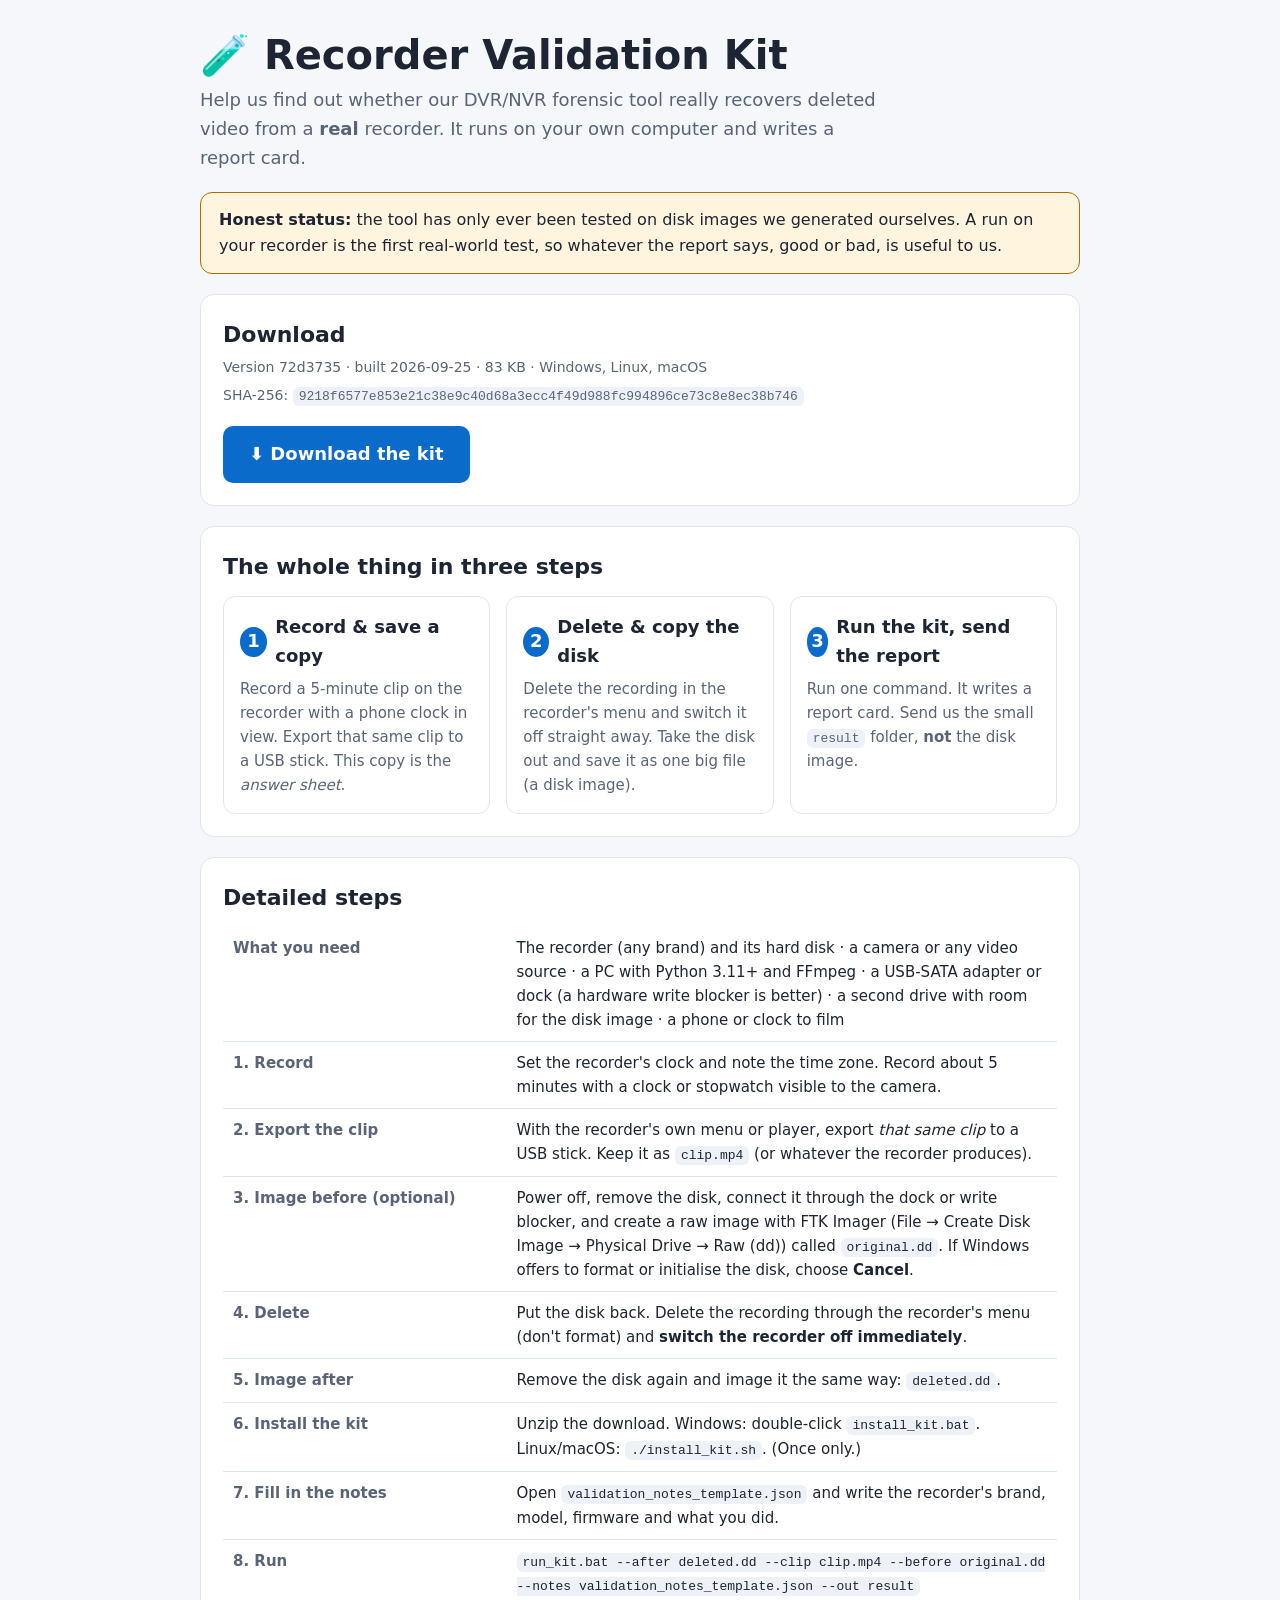
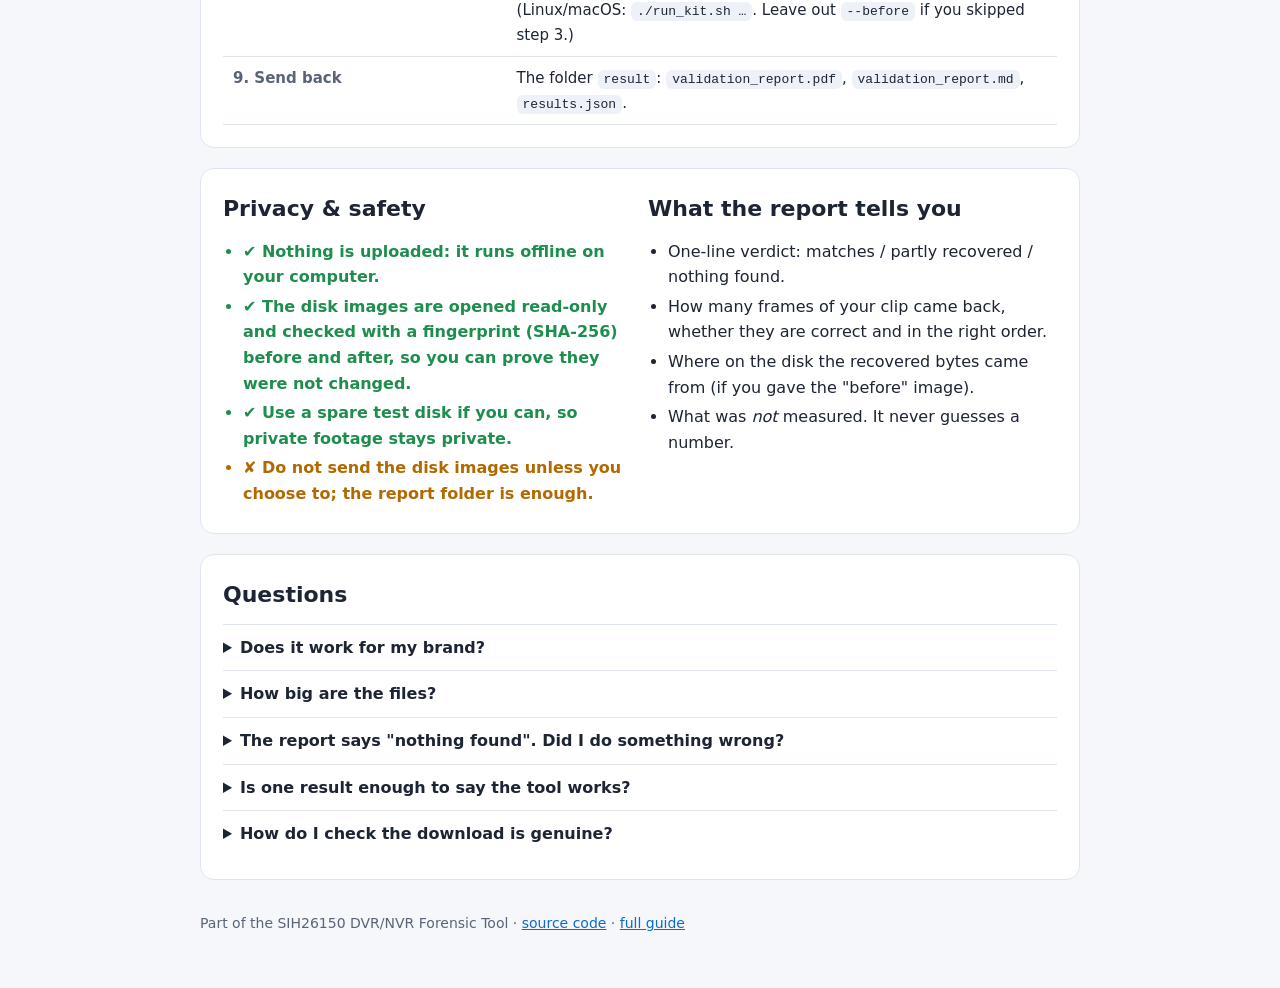
==== docs/index.html @ 2b9851d1 "Persist login lockout, real file-format label, no auto-redirect after scan, warning badges for unver" ====
<!DOCTYPE html>
<html lang="en">
<head>
<meta charset="utf-8">
<meta name="viewport" content="width=device-width, initial-scale=1">
<title>Recorder Validation Kit</title>
<meta name="description" content="Test whether the SIH DVR/NVR Forensic Tool can recover deleted video from a real recorder. Runs on your own computer; nothing is uploaded.">
<style>
  :root {
    --bg:#f5f7fb; --card:#ffffff; --ink:#1d2433; --muted:#5a6478; --line:#dfe5ef;
    --brand:#0b6bcb; --brand-ink:#ffffff; --ok:#1e8e4e; --warn:#b26a00; --warnbg:#fff4de; --code:#eef2f8;
  }
  @media (prefers-color-scheme: dark) {
    :root { --bg:#0f141c; --card:#171e29; --ink:#e8edf5; --muted:#9aa6ba; --line:#263042;
            --brand:#4da3ff; --brand-ink:#08111d; --ok:#4cc38a; --warn:#f0b35a; --warnbg:#2a2113; --code:#1e2735; }
  }
  * { box-sizing:border-box; }
  body { margin:0; background:var(--bg); color:var(--ink); font:16px/1.6 system-ui,-apple-system,"Segoe UI",Roboto,Arial,sans-serif; }
  .wrap { max-width:920px; margin:0 auto; padding:32px 20px 64px; }
  header h1 { font-size:clamp(28px,5vw,40px); line-height:1.15; margin:0 0 8px; }
  header p { color:var(--muted); font-size:18px; margin:0; max-width:680px; }
  .card { background:var(--card); border:1px solid var(--line); border-radius:14px; padding:22px; margin-top:20px; }
  .dl { display:flex; flex-wrap:wrap; gap:18px; align-items:center; justify-content:space-between; }
  .btn { display:inline-block; background:var(--brand); color:var(--brand-ink); font-weight:700; text-decoration:none;
         padding:14px 26px; border-radius:10px; font-size:18px; }
  .btn:hover { filter:brightness(1.08); }
  .meta { color:var(--muted); font-size:14px; }
  code, .hash { font-family:ui-monospace,Consolas,monospace; font-size:13px; background:var(--code); padding:2px 6px; border-radius:6px; overflow-wrap:anywhere; }
  h2 { font-size:22px; margin:0 0 12px; }
  .steps { display:grid; grid-template-columns:repeat(auto-fit,minmax(240px,1fr)); gap:16px; margin-top:6px; }
  .step { border:1px solid var(--line); border-radius:12px; padding:16px; }
  .step b { display:inline-flex; width:30px; height:30px; border-radius:50%; background:var(--brand); color:var(--brand-ink);
            align-items:center; justify-content:center; margin-right:8px; }
  .step h3 { margin:0 0 6px; font-size:18px; display:flex; align-items:center; }
  .step p { margin:0; color:var(--muted); font-size:15px; }
  table { border-collapse:collapse; width:100%; font-size:15px; }
  th, td { text-align:left; padding:9px 10px; border-bottom:1px solid var(--line); vertical-align:top; }
  th { width:34%; color:var(--muted); font-weight:600; }
  .notice { background:var(--warnbg); border:1px solid var(--warn); border-radius:12px; padding:14px 18px; margin-top:20px; }
  .two { display:grid; grid-template-columns:repeat(auto-fit,minmax(260px,1fr)); gap:16px; }
  .yes { color:var(--ok); font-weight:700; } .no { color:var(--warn); font-weight:700; }
  ul { margin:6px 0 0 20px; padding:0; } li { margin:4px 0; }
  details { border-top:1px solid var(--line); padding:10px 0; } summary { cursor:pointer; font-weight:600; }
  footer { margin-top:32px; color:var(--muted); font-size:14px; }
  a { color:var(--brand); }
</style>
</head>
<body>
<div class="wrap">

<header>
  <h1>🧪 Recorder Validation Kit</h1>
  <p>Help us find out whether our DVR/NVR forensic tool really recovers deleted video from a <strong>real</strong> recorder. It runs on your own computer and writes a report card.</p>
</header>

<div class="notice">
  <strong>Honest status:</strong> the tool has only ever been tested on disk images we generated ourselves. A run on your recorder is the first real-world test, so whatever the report says, good or bad, is useful to us.
</div>

<div class="card dl">
  <div>
    <h2 style="margin-bottom:4px">Download</h2>
    <div class="meta">Version 72d3735 · built 2026-09-25 · 83 KB · Windows, Linux, macOS</div>
    <div class="meta" style="margin-top:6px">SHA-256: <span class="hash">9218f6577e853e21c38e9c40d68a3ecc4f49d988fc994896ce73c8e8ec38b746</span></div>
  </div>
  <a class="btn" href="download/sih-validation-kit.zip" download>⬇ Download the kit</a>
</div>

<div class="card">
  <h2>The whole thing in three steps</h2>
  <div class="steps">
    <div class="step"><h3><b>1</b> Record &amp; save a copy</h3>
      <p>Record a 5-minute clip on the recorder with a phone clock in view. Export that same clip to a USB stick. This copy is the <em>answer sheet</em>.</p></div>
    <div class="step"><h3><b>2</b> Delete &amp; copy the disk</h3>
      <p>Delete the recording in the recorder's menu and switch it off straight away. Take the disk out and save it as one big file (a disk image).</p></div>
    <div class="step"><h3><b>3</b> Run the kit, send the report</h3>
      <p>Run one command. It writes a report card. Send us the small <code>result</code> folder, <strong>not</strong> the disk image.</p></div>
  </div>
</div>

<div class="card">
  <h2>Detailed steps</h2>
  <table>
    <tr><th>What you need</th><td>The recorder (any brand) and its hard disk · a camera or any video source · a PC with Python 3.11+ and FFmpeg · a USB-SATA adapter or dock (a hardware write blocker is better) · a second drive with room for the disk image · a phone or clock to film</td></tr>
    <tr><th>1. Record</th><td>Set the recorder's clock and note the time zone. Record about 5 minutes with a clock or stopwatch visible to the camera.</td></tr>
    <tr><th>2. Export the clip</th><td>With the recorder's own menu or player, export <em>that same clip</em> to a USB stick. Keep it as <code>clip.mp4</code> (or whatever the recorder produces).</td></tr>
    <tr><th>3. Image before (optional)</th><td>Power off, remove the disk, connect it through the dock or write blocker, and create a raw image with FTK Imager (File → Create Disk Image → Physical Drive → Raw (dd)) called <code>original.dd</code>. If Windows offers to format or initialise the disk, choose <strong>Cancel</strong>.</td></tr>
    <tr><th>4. Delete</th><td>Put the disk back. Delete the recording through the recorder's menu (don't format) and <strong>switch the recorder off immediately</strong>.</td></tr>
    <tr><th>5. Image after</th><td>Remove the disk again and image it the same way: <code>deleted.dd</code>.</td></tr>
    <tr><th>6. Install the kit</th><td>Unzip the download. Windows: double-click <code>install_kit.bat</code>. Linux/macOS: <code>./install_kit.sh</code>. (Once only.)</td></tr>
    <tr><th>7. Fill in the notes</th><td>Open <code>validation_notes_template.json</code> and write the recorder's brand, model, firmware and what you did.</td></tr>
    <tr><th>8. Run</th><td><code>run_kit.bat --after deleted.dd --clip clip.mp4 --before original.dd --notes validation_notes_template.json --out result</code><br>(Linux/macOS: <code>./run_kit.sh …</code>. Leave out <code>--before</code> if you skipped step 3.)</td></tr>
    <tr><th>9. Send back</th><td>The folder <code>result</code>: <code>validation_report.pdf</code>, <code>validation_report.md</code>, <code>results.json</code>.</td></tr>
  </table>
</div>

<div class="card two">
  <div>
    <h2>Privacy &amp; safety</h2>
    <ul>
      <li class="yes">✔ Nothing is uploaded: it runs offline on your computer.</li>
      <li class="yes">✔ The disk images are opened read-only and checked with a fingerprint (SHA-256) before and after, so you can prove they were not changed.</li>
      <li class="yes">✔ Use a spare test disk if you can, so private footage stays private.</li>
      <li class="no">✘ Do not send the disk images unless you choose to; the report folder is enough.</li>
    </ul>
  </div>
  <div>
    <h2>What the report tells you</h2>
    <ul>
      <li>One-line verdict: matches / partly recovered / nothing found.</li>
      <li>How many frames of your clip came back, whether they are correct and in the right order.</li>
      <li>Where on the disk the recovered bytes came from (if you gave the "before" image).</li>
      <li>What was <em>not</em> measured. It never guesses a number.</li>
    </ul>
  </div>
</div>

<div class="card">
  <h2>Questions</h2>
  <details><summary>Does it work for my brand?</summary><p>Dahua, Hikvision and Honeywell have dedicated support (from published research, untested on real hardware); CP Plus is treated like Dahua. For any other brand the kit tries a generic method. Whatever happens, the report says so.</p></details>
  <details><summary>How big are the files?</summary><p>A disk image is as large as the disk (a 500 GB disk gives a 500 GB file), so a small or fresh disk is easiest. The kit itself is under 1 MB and the report folder is small.</p></details>
  <details><summary>The report says "nothing found". Did I do something wrong?</summary><p>Not necessarily: that is a real finding. Either the footage is gone or our tool does not yet understand that recorder. Send the report anyway.</p></details>
  <details><summary>Is one result enough to say the tool works?</summary><p>No. One run measures one recorder in one situation. It is evidence, not a general recovery rate.</p></details>
  <details><summary>How do I check the download is genuine?</summary><p>Compare the SHA-256 above with the file's hash (Windows: <code>certutil -hashfile sih-validation-kit.zip SHA256</code>). The source code is public.</p></details>
</div>

<footer>
  Part of the SIH26150 DVR/NVR Forensic Tool ·
  <a href="https://github.com/BhanuPrasad-2006/sih-26150">source code</a> ·
  <a href="https://github.com/BhanuPrasad-2006/sih-26150/blob/main/docs/VALIDATION_KIT.md">full guide</a>
</footer>

</div>
</body>
</html>
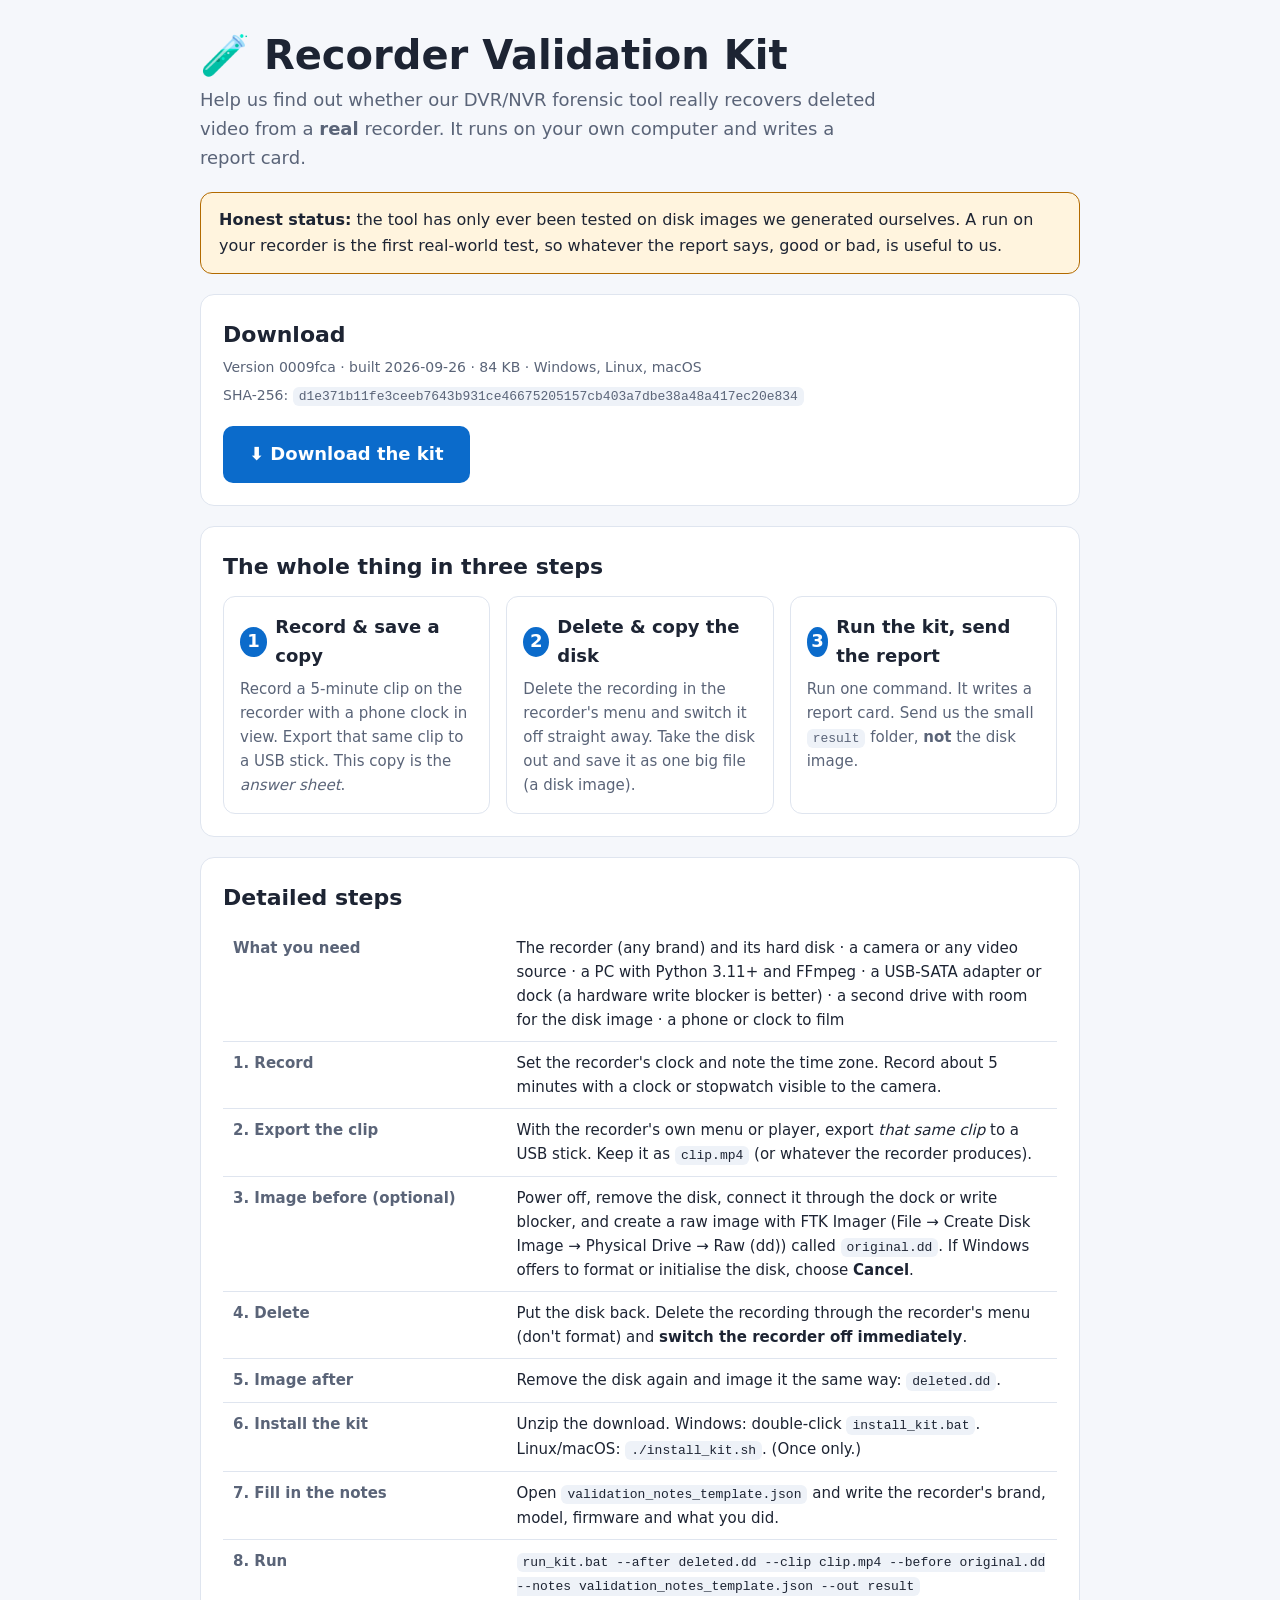
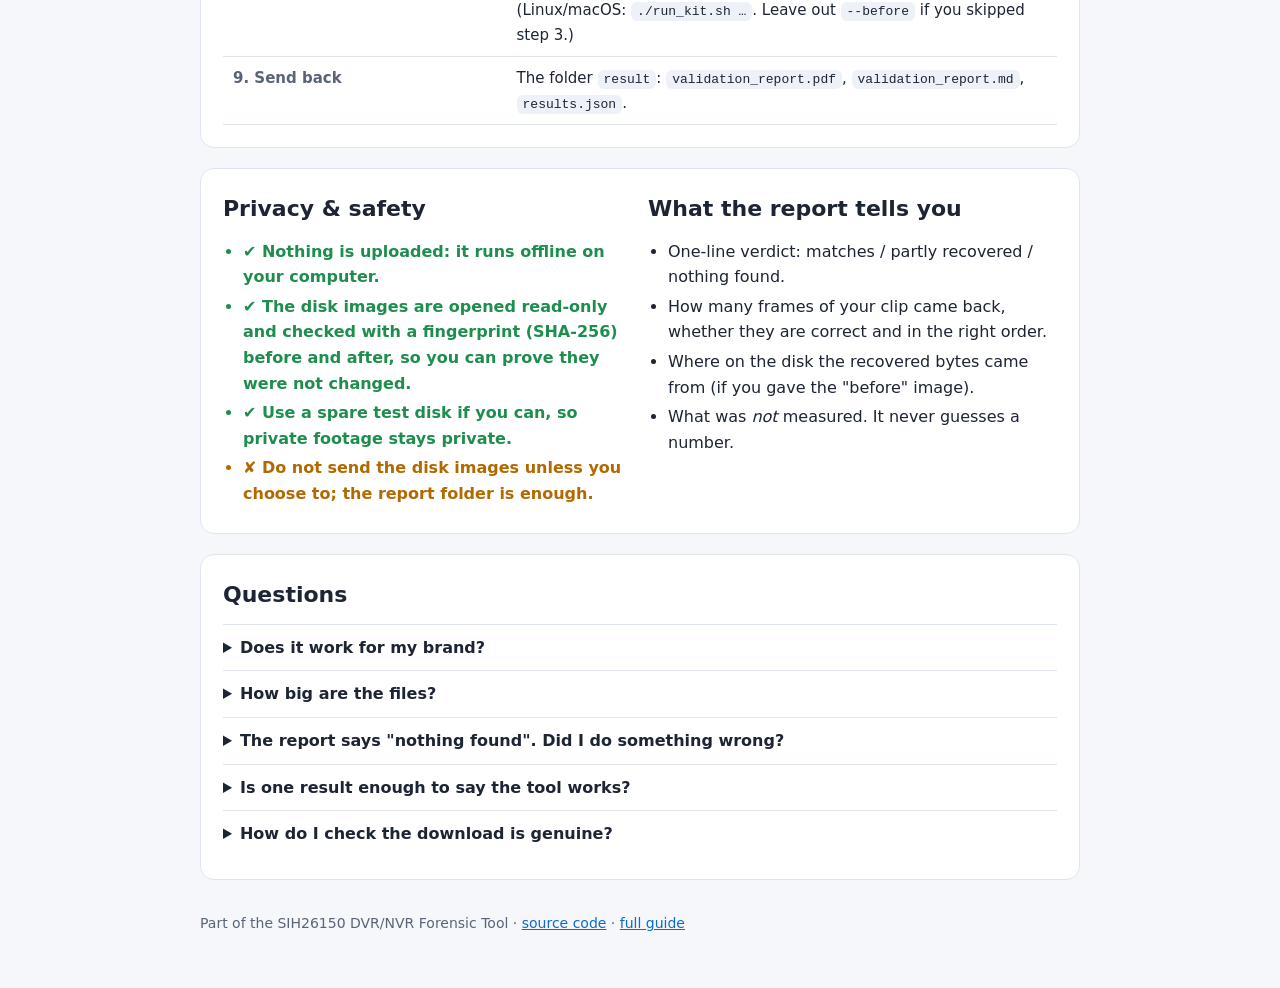
==== commit 5cc7bad9: "Scan status no longer stays 'pending' after a scan; clear no-video panel; generated test pack - Evid" ====
--- a/docs/index.html
+++ b/docs/index.html
@@ -60,8 +60,8 @@
 <div class="card dl">
   <div>
     <h2 style="margin-bottom:4px">Download</h2>
-    <div class="meta">Version 72d3735 · built 2026-09-25 · 83 KB · Windows, Linux, macOS</div>
-    <div class="meta" style="margin-top:6px">SHA-256: <span class="hash">9218f6577e853e21c38e9c40d68a3ecc4f49d988fc994896ce73c8e8ec38b746</span></div>
+    <div class="meta">Version 0009fca · built 2026-09-26 · 84 KB · Windows, Linux, macOS</div>
+    <div class="meta" style="margin-top:6px">SHA-256: <span class="hash">d1e371b11fe3ceeb7643b931ce46675205157cb403a7dbe38a48a417ec20e834</span></div>
   </div>
   <a class="btn" href="download/sih-validation-kit.zip" download>⬇ Download the kit</a>
 </div>
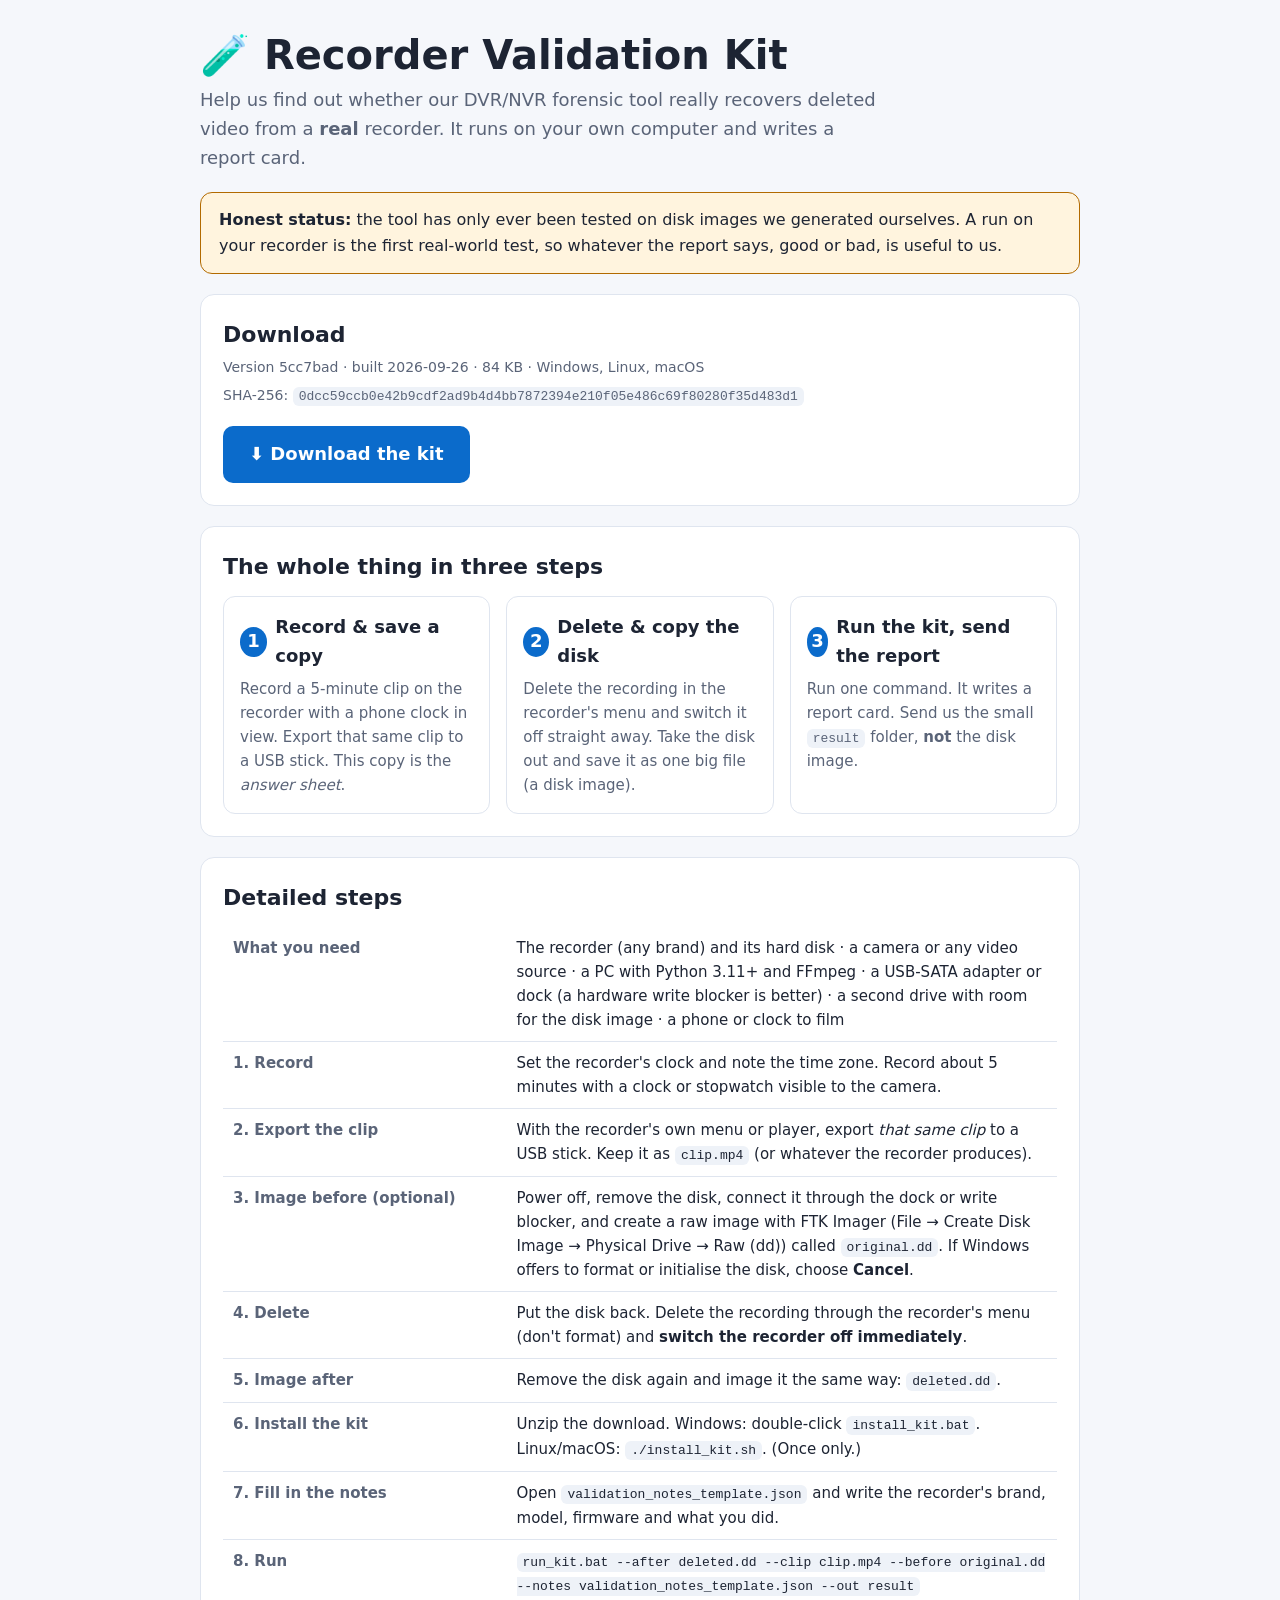
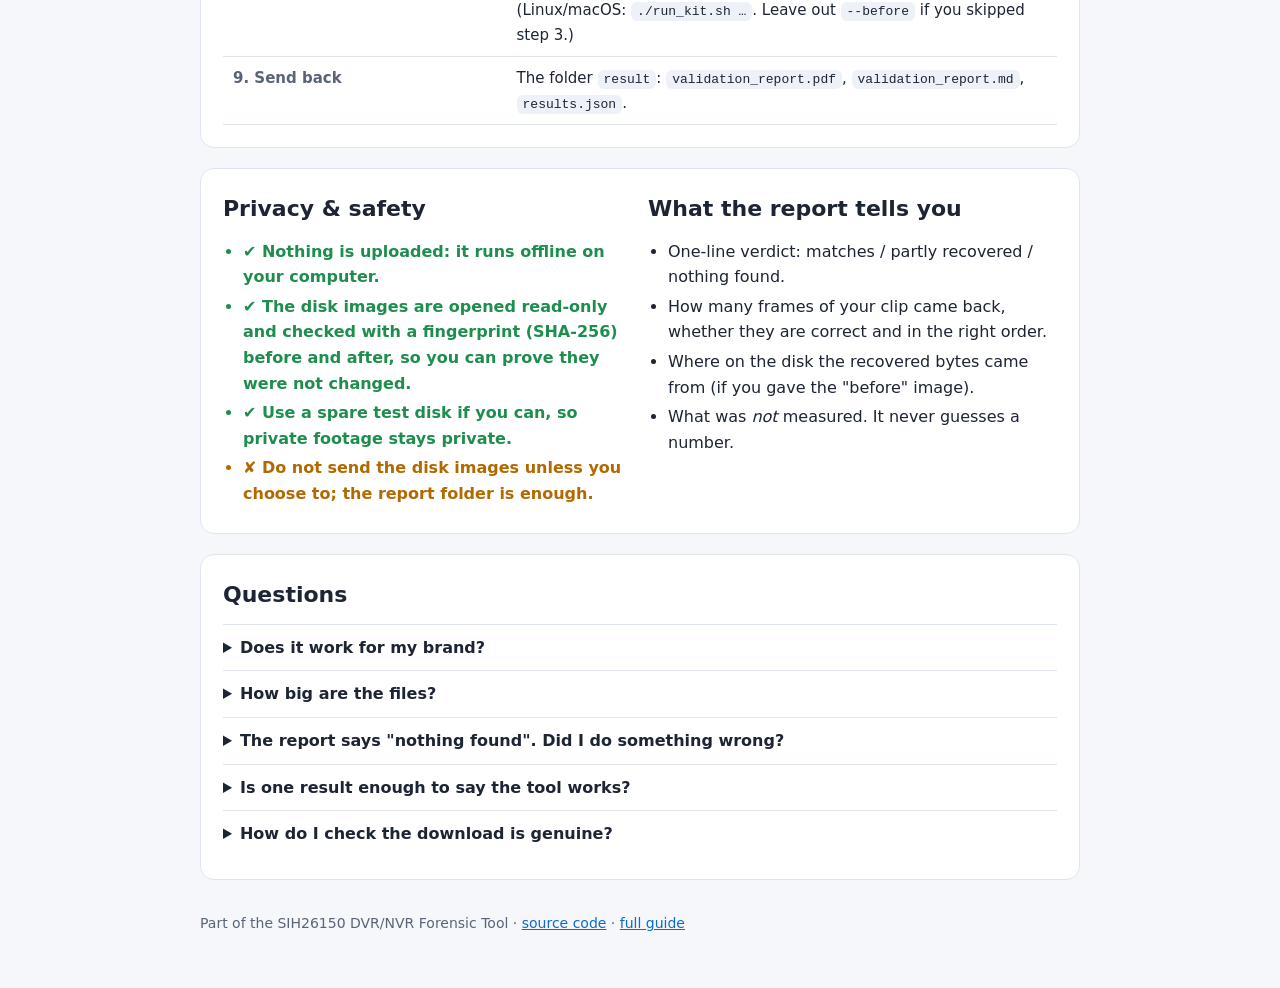
==== commit a308e079: "Fix person detection blockers: Export now enables Faces/Motion/Objects, several images per case, fac" ====
--- a/docs/index.html
+++ b/docs/index.html
@@ -60,8 +60,8 @@
 <div class="card dl">
   <div>
     <h2 style="margin-bottom:4px">Download</h2>
-    <div class="meta">Version 0009fca · built 2026-09-26 · 84 KB · Windows, Linux, macOS</div>
-    <div class="meta" style="margin-top:6px">SHA-256: <span class="hash">d1e371b11fe3ceeb7643b931ce46675205157cb403a7dbe38a48a417ec20e834</span></div>
+    <div class="meta">Version 5cc7bad · built 2026-09-26 · 84 KB · Windows, Linux, macOS</div>
+    <div class="meta" style="margin-top:6px">SHA-256: <span class="hash">0dcc59ccb0e42b9cdf2ad9b4d4bb7872394e210f05e486c69f80280f35d483d1</span></div>
   </div>
   <a class="btn" href="download/sih-validation-kit.zip" download>⬇ Download the kit</a>
 </div>
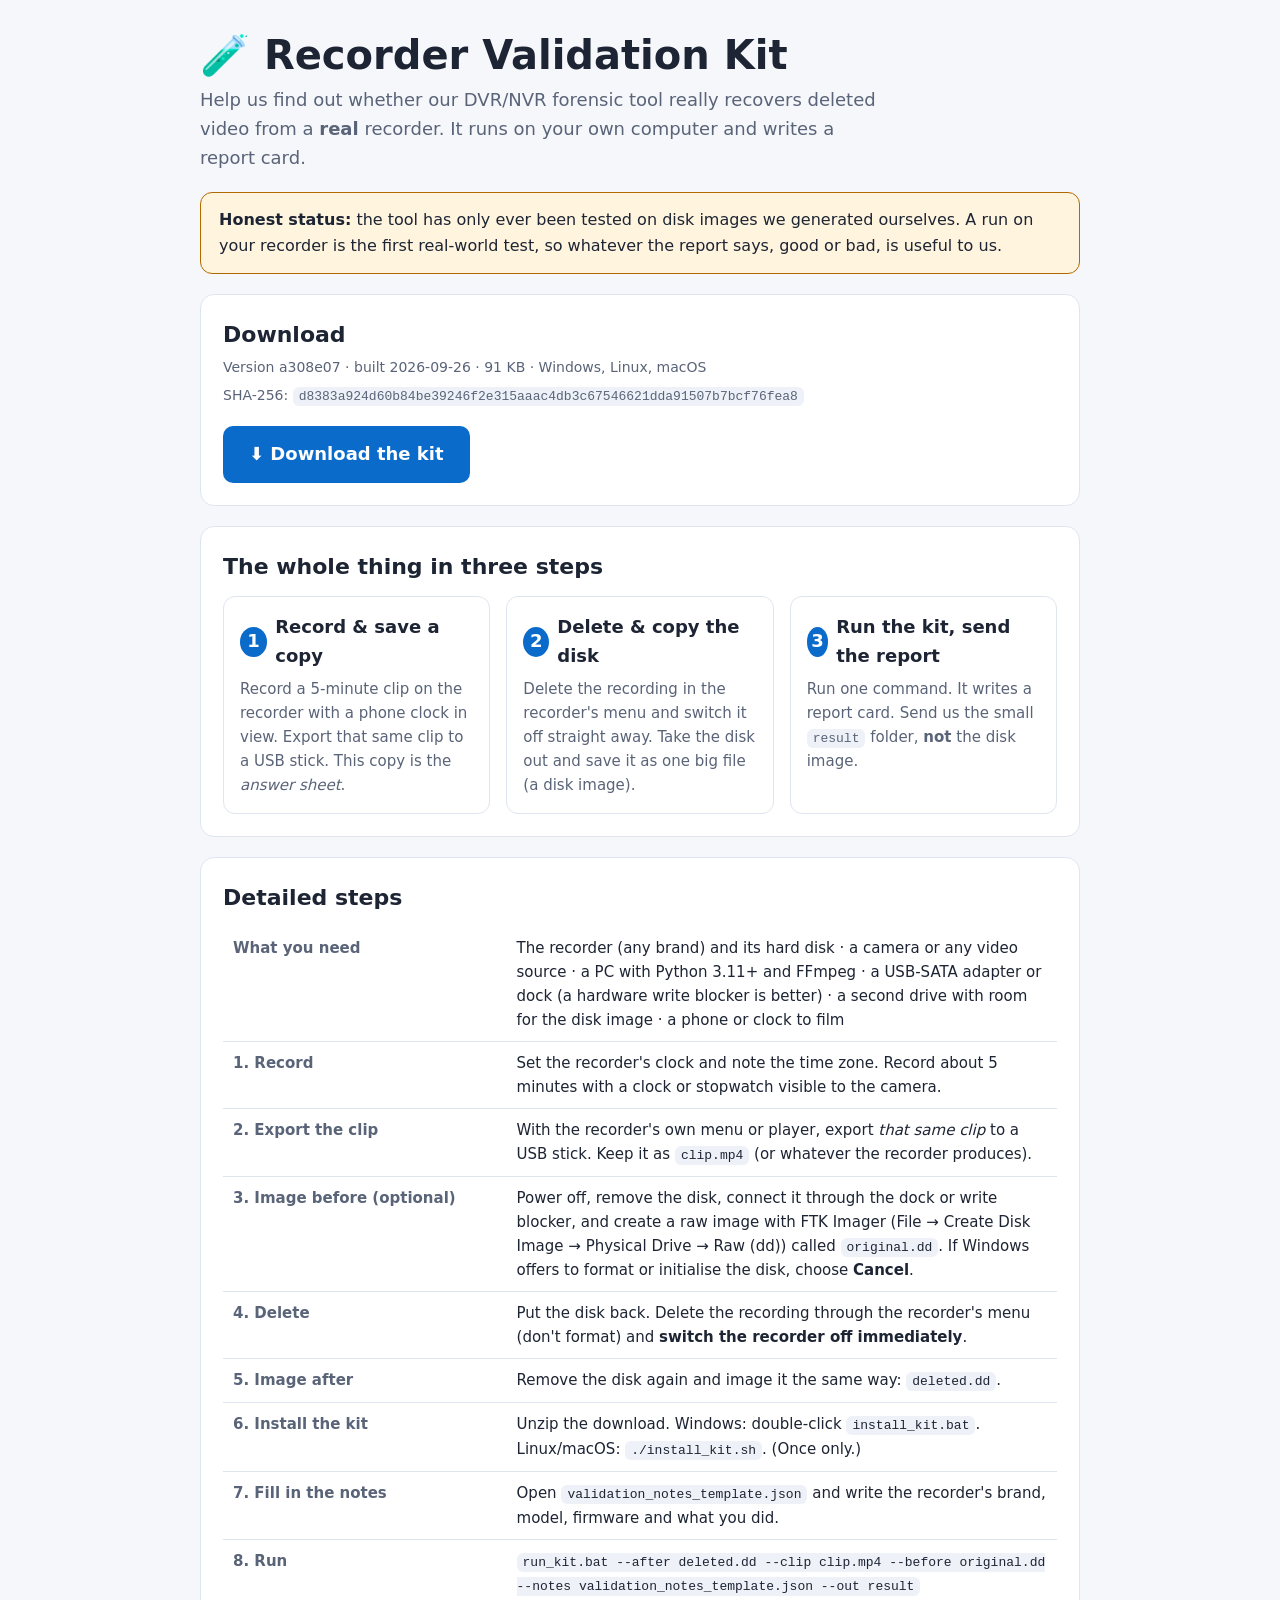
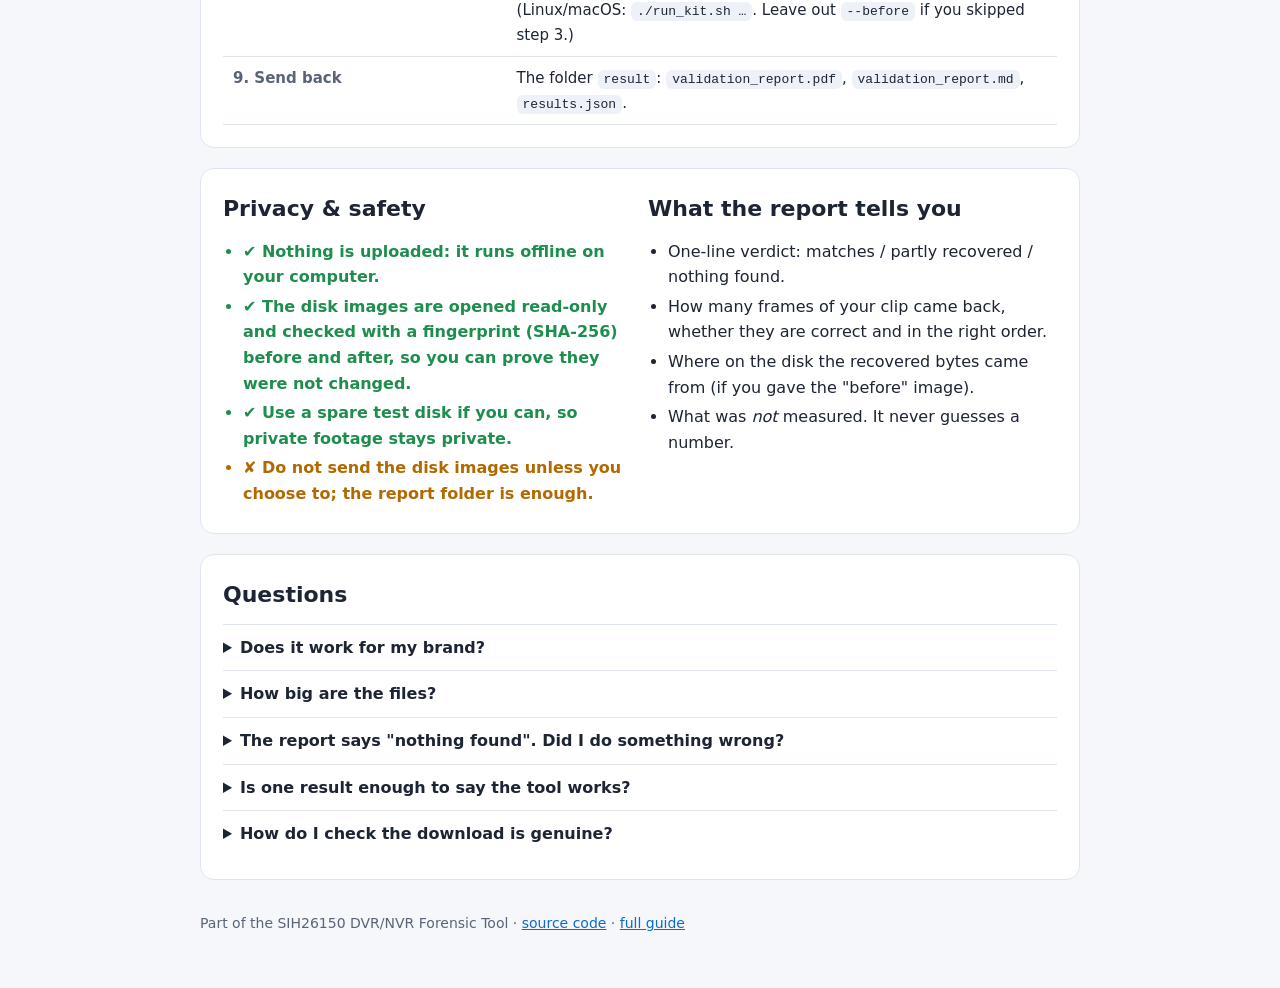
==== commit 1eae8b57: "Dahua: stitch frames straddling interleaved clusters, borrow missing SPS/PPS, report frame-number ga" ====
--- a/docs/index.html
+++ b/docs/index.html
@@ -60,8 +60,8 @@
 <div class="card dl">
   <div>
     <h2 style="margin-bottom:4px">Download</h2>
-    <div class="meta">Version 5cc7bad · built 2026-09-26 · 84 KB · Windows, Linux, macOS</div>
-    <div class="meta" style="margin-top:6px">SHA-256: <span class="hash">0dcc59ccb0e42b9cdf2ad9b4d4bb7872394e210f05e486c69f80280f35d483d1</span></div>
+    <div class="meta">Version a308e07 · built 2026-09-26 · 91 KB · Windows, Linux, macOS</div>
+    <div class="meta" style="margin-top:6px">SHA-256: <span class="hash">d8383a924d60b84be39246f2e315aaac4db3c67546621dda91507b7bcf76fea8</span></div>
   </div>
   <a class="btn" href="download/sih-validation-kit.zip" download>⬇ Download the kit</a>
 </div>
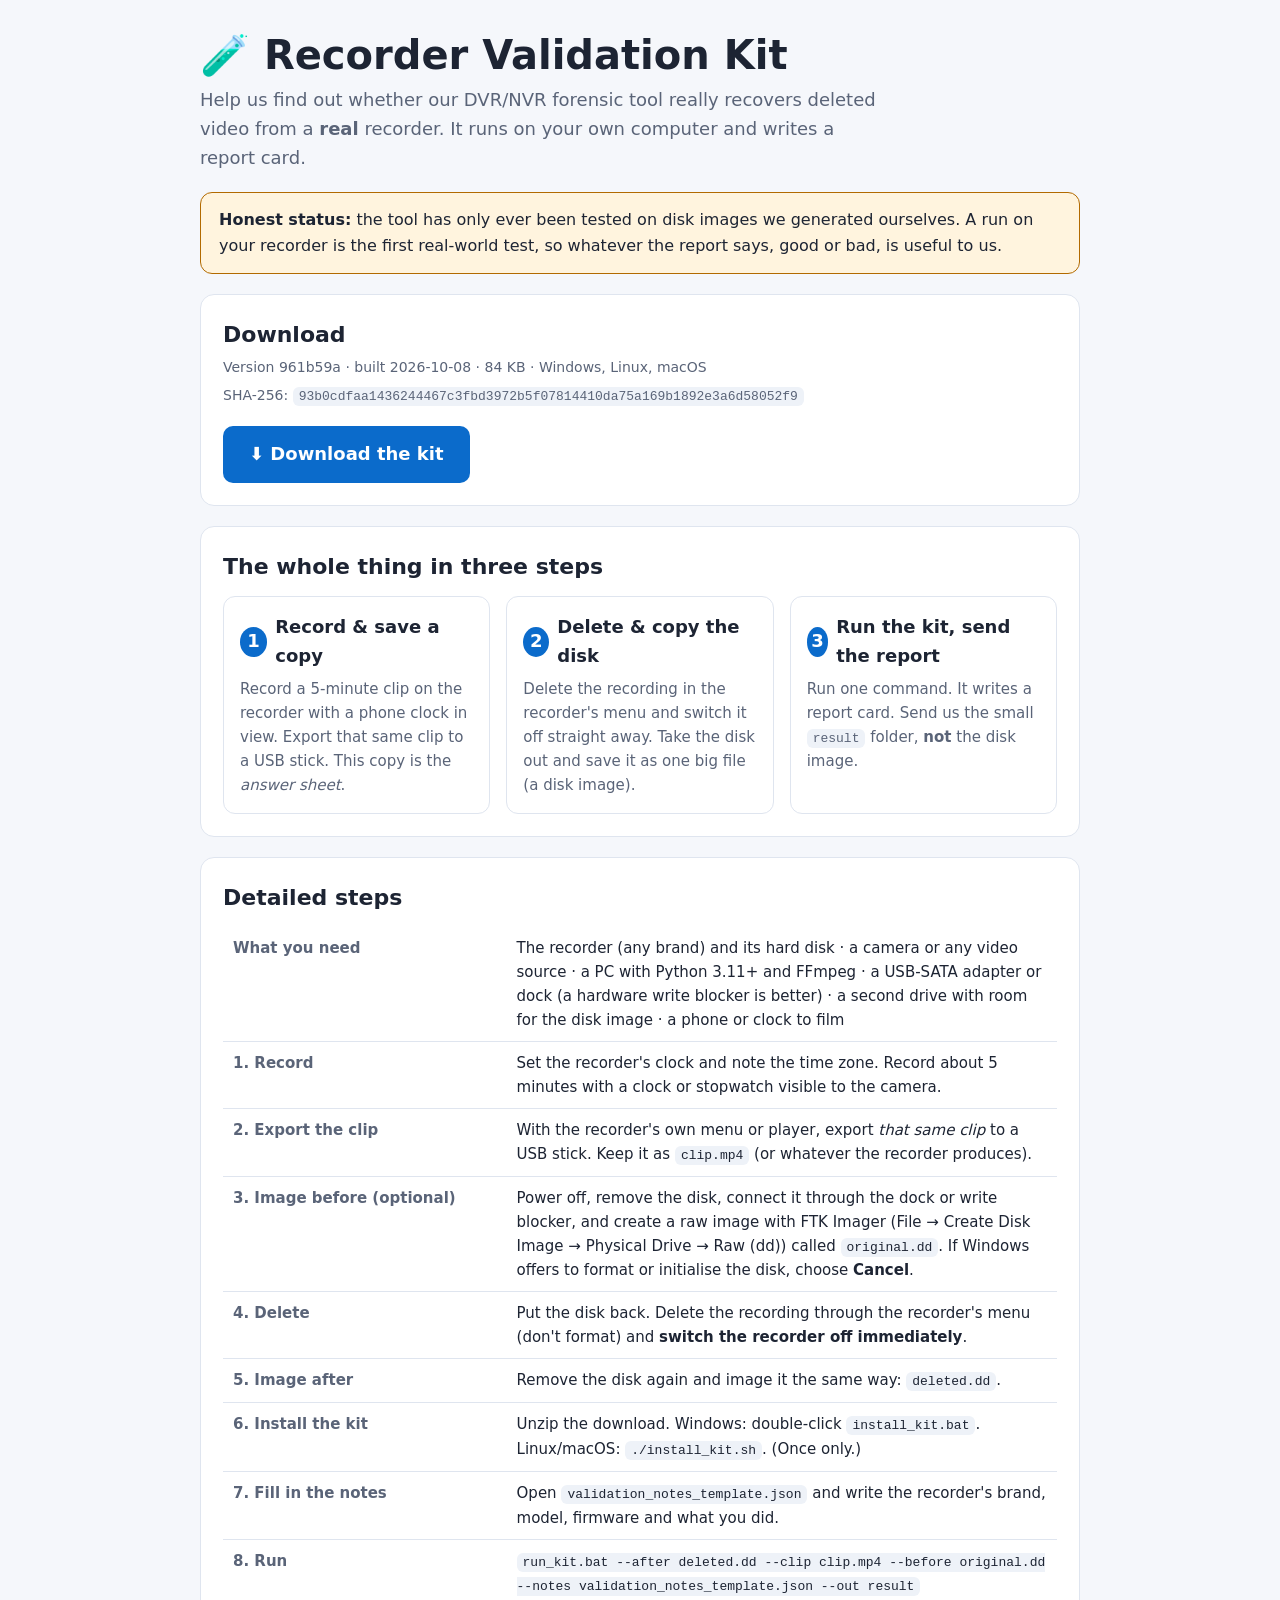
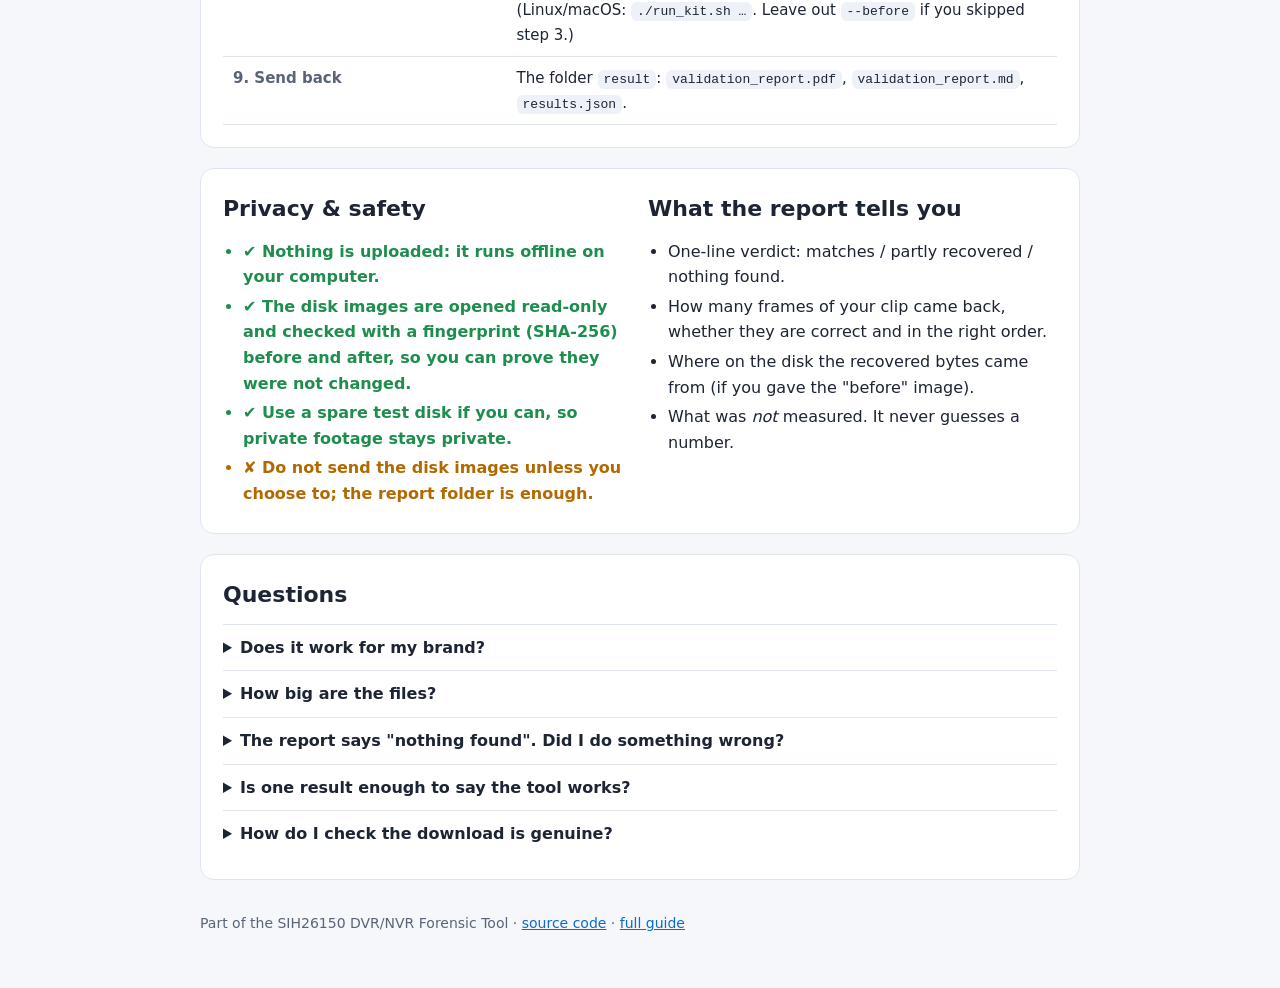
==== commit d5398d86: "feat: v2.0.0 - offline password recovery, locked certificate details, AEGIS branding - Forgotten pas" ====
--- a/docs/index.html
+++ b/docs/index.html
@@ -60,8 +60,8 @@
 <div class="card dl">
   <div>
     <h2 style="margin-bottom:4px">Download</h2>
-    <div class="meta">Version a308e07 · built 2026-09-26 · 91 KB · Windows, Linux, macOS</div>
-    <div class="meta" style="margin-top:6px">SHA-256: <span class="hash">d8383a924d60b84be39246f2e315aaac4db3c67546621dda91507b7bcf76fea8</span></div>
+    <div class="meta">Version 961b59a · built 2026-10-08 · 84 KB · Windows, Linux, macOS</div>
+    <div class="meta" style="margin-top:6px">SHA-256: <span class="hash">93b0cdfaa1436244467c3fbd3972b5f07814410da75a169b1892e3a6d58052f9</span></div>
   </div>
   <a class="btn" href="download/sih-validation-kit.zip" download>⬇ Download the kit</a>
 </div>
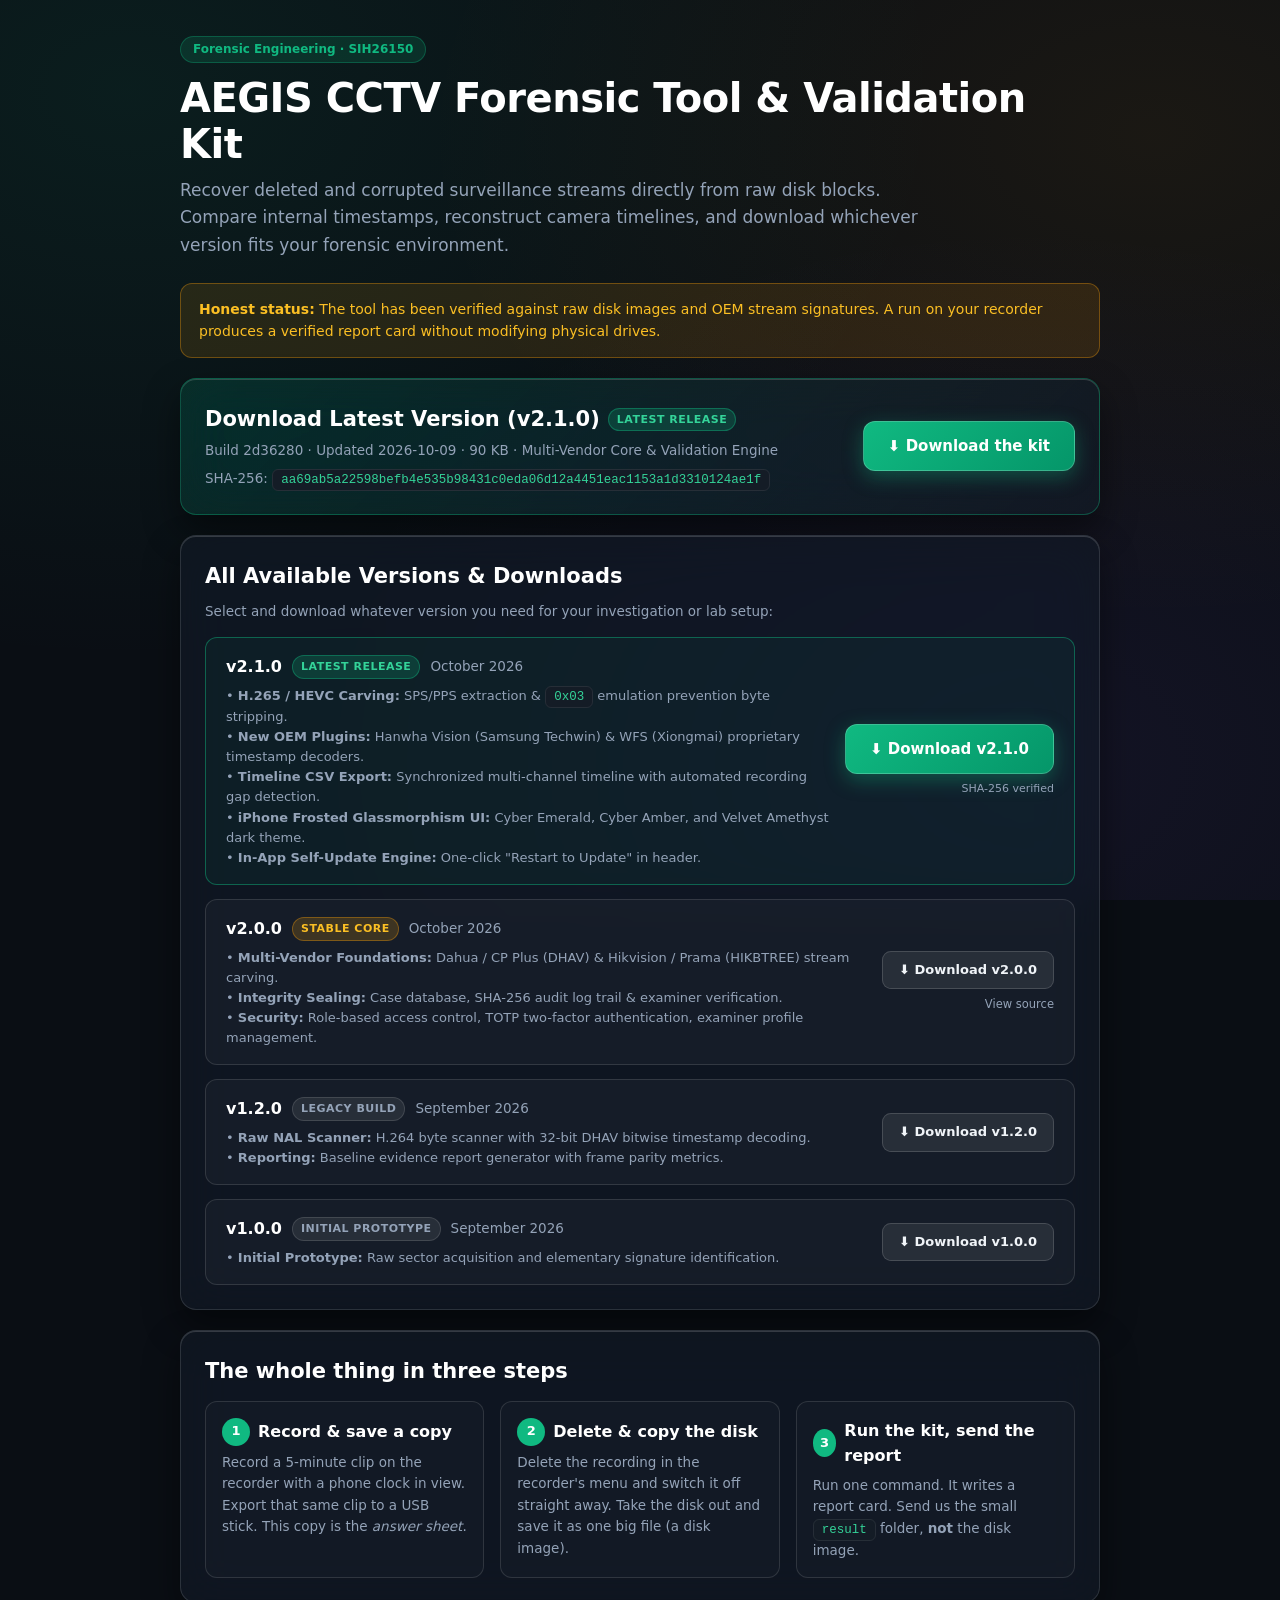
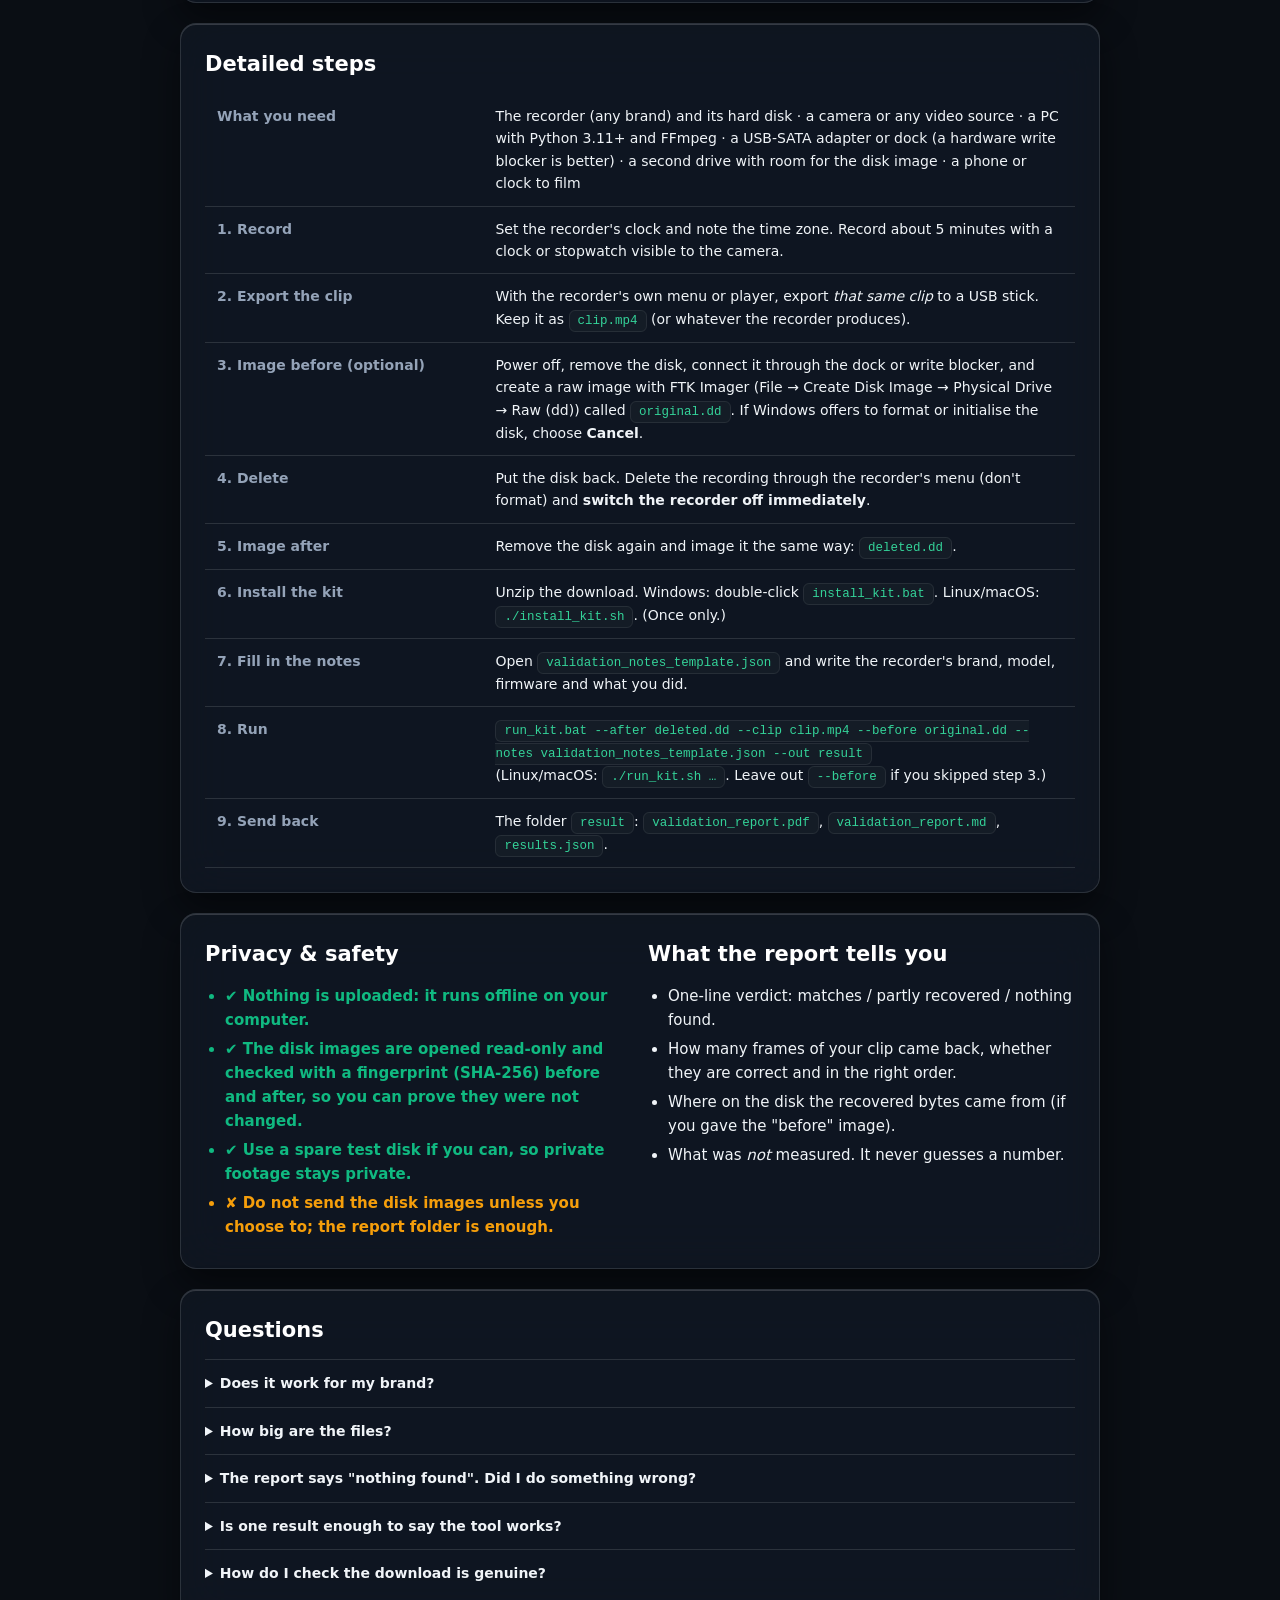
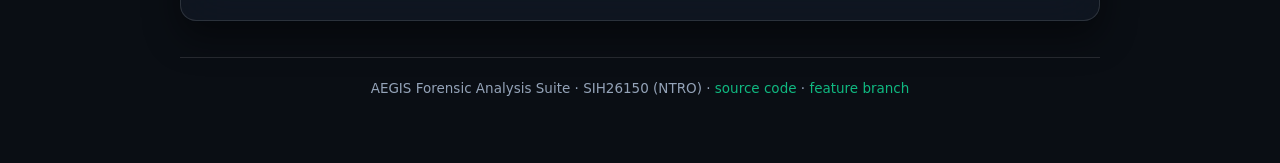
==== commit 4c1e128f: "feat(update): add all versions download archive to webpage and in-app Restart to Update button in he" ====
--- a/docs/index.html
+++ b/docs/index.html
@@ -3,67 +3,201 @@
 <head>
 <meta charset="utf-8">
 <meta name="viewport" content="width=device-width, initial-scale=1">
-<title>Recorder Validation Kit</title>
-<meta name="description" content="Test whether the SIH DVR/NVR Forensic Tool can recover deleted video from a real recorder. Runs on your own computer; nothing is uploaded.">
+<title>AEGIS Forensic Analysis Tool — Version Archive & Downloads</title>
+<meta name="description" content="Download current and past releases of the SIH26150 CCTV DVR/NVR Forensic Tool and Validation Kit. Free, open, and offline.">
 <style>
   :root {
-    --bg:#f5f7fb; --card:#ffffff; --ink:#1d2433; --muted:#5a6478; --line:#dfe5ef;
-    --brand:#0b6bcb; --brand-ink:#ffffff; --ok:#1e8e4e; --warn:#b26a00; --warnbg:#fff4de; --code:#eef2f8;
-  }
-  @media (prefers-color-scheme: dark) {
-    :root { --bg:#0f141c; --card:#171e29; --ink:#e8edf5; --muted:#9aa6ba; --line:#263042;
-            --brand:#4da3ff; --brand-ink:#08111d; --ok:#4cc38a; --warn:#f0b35a; --warnbg:#2a2113; --code:#1e2735; }
+    --bg:#0a0e14; --card:rgba(18, 25, 36, 0.72); --ink:#f0f4f8; --muted:#94a3b8; --line:rgba(255, 255, 255, 0.12);
+    --brand:#10b981; --brand-hover:#34d399; --brand-ink:#ffffff; --accent-gold:#f59e0b; --accent-violet:#8b5cf6;
+    --ok:#10b981; --warn:#f59e0b; --warnbg:rgba(245, 158, 11, 0.12); --code:#141c26;
   }
   * { box-sizing:border-box; }
-  body { margin:0; background:var(--bg); color:var(--ink); font:16px/1.6 system-ui,-apple-system,"Segoe UI",Roboto,Arial,sans-serif; }
-  .wrap { max-width:920px; margin:0 auto; padding:32px 20px 64px; }
-  header h1 { font-size:clamp(28px,5vw,40px); line-height:1.15; margin:0 0 8px; }
-  header p { color:var(--muted); font-size:18px; margin:0; max-width:680px; }
-  .card { background:var(--card); border:1px solid var(--line); border-radius:14px; padding:22px; margin-top:20px; }
-  .dl { display:flex; flex-wrap:wrap; gap:18px; align-items:center; justify-content:space-between; }
-  .btn { display:inline-block; background:var(--brand); color:var(--brand-ink); font-weight:700; text-decoration:none;
-         padding:14px 26px; border-radius:10px; font-size:18px; }
-  .btn:hover { filter:brightness(1.08); }
-  .meta { color:var(--muted); font-size:14px; }
-  code, .hash { font-family:ui-monospace,Consolas,monospace; font-size:13px; background:var(--code); padding:2px 6px; border-radius:6px; overflow-wrap:anywhere; }
-  h2 { font-size:22px; margin:0 0 12px; }
+  body {
+    margin:0; background:var(--bg);
+    background-image:
+      radial-gradient(at 10% 10%, rgba(16, 185, 129, 0.09) 0px, transparent 50%),
+      radial-gradient(at 90% 15%, rgba(245, 158, 11, 0.07) 0px, transparent 45%),
+      radial-gradient(at 80% 85%, rgba(139, 92, 246, 0.08) 0px, transparent 50%);
+    background-attachment: fixed;
+    color:var(--ink); font:15px/1.6 system-ui,-apple-system,"Segoe UI",Roboto,Arial,sans-serif;
+  }
+  .wrap { max-width:960px; margin:0 auto; padding:36px 20px 72px; }
+  header { margin-bottom:24px; }
+  header .badge { display:inline-flex; align-items:center; gap:6px; font-size:12px; font-weight:700; color:var(--brand); background:rgba(16, 185, 129, 0.15); border:1px solid rgba(16, 185, 129, 0.3); border-radius:999px; padding:3px 12px; margin-bottom:12px; }
+  header h1 { font-size:clamp(28px,5vw,40px); line-height:1.15; margin:0 0 10px; color:#ffffff; font-weight:800; letter-spacing:-0.5px; }
+  header p { color:var(--muted); font-size:17px; margin:0; max-width:740px; line-height:1.6; }
+  .card {
+    background:var(--card);
+    backdrop-filter:blur(24px) saturate(190%);
+    -webkit-backdrop-filter:blur(24px) saturate(190%);
+    border:1px solid var(--line); border-radius:16px; padding:24px; margin-top:20px;
+    box-shadow:0 16px 36px rgba(0,0,0,0.45), inset 0 1px 0 rgba(255,255,255,0.16);
+  }
+  .dl-hero {
+    display:flex; flex-wrap:wrap; gap:20px; align-items:center; justify-content:space-between;
+    background:linear-gradient(135deg, rgba(16, 185, 129, 0.15) 0%, rgba(18, 25, 36, 0.8) 100%);
+    border-color:rgba(16, 185, 129, 0.35);
+  }
+  .btn {
+    display:inline-flex; align-items:center; gap:8px; background:linear-gradient(135deg, var(--brand) 0%, #059669 100%);
+    color:var(--brand-ink); font-weight:700; text-decoration:none; padding:12px 24px; border-radius:12px; font-size:15px;
+    border:1px solid rgba(255, 255, 255, 0.2); box-shadow:0 6px 20px rgba(16, 185, 129, 0.35); transition:all 0.18s;
+  }
+  .btn:hover { background:linear-gradient(135deg, var(--brand-hover) 0%, var(--brand) 100%); transform:translateY(-1px); box-shadow:0 9px 26px rgba(16, 185, 129, 0.45); }
+  .btn-secondary {
+    background:rgba(255, 255, 255, 0.08); color:#f0f4f8; border:1px solid rgba(255, 255, 255, 0.15); box-shadow:none; padding:8px 16px; font-size:13px; border-radius:9px;
+  }
+  .btn-secondary:hover { background:rgba(255, 255, 255, 0.16); color:#ffffff; transform:none; }
+  .meta { color:var(--muted); font-size:13.5px; }
+  code, .hash { font-family:ui-monospace,Consolas,monospace; font-size:12.5px; background:var(--code); color:#34d399; padding:3px 8px; border-radius:6px; border:1px solid rgba(255, 255, 255, 0.08); overflow-wrap:anywhere; }
+  h2 { font-size:21px; margin:0 0 12px; color:#ffffff; font-weight:700; }
   .steps { display:grid; grid-template-columns:repeat(auto-fit,minmax(240px,1fr)); gap:16px; margin-top:6px; }
-  .step { border:1px solid var(--line); border-radius:12px; padding:16px; }
-  .step b { display:inline-flex; width:30px; height:30px; border-radius:50%; background:var(--brand); color:var(--brand-ink);
-            align-items:center; justify-content:center; margin-right:8px; }
-  .step h3 { margin:0 0 6px; font-size:18px; display:flex; align-items:center; }
-  .step p { margin:0; color:var(--muted); font-size:15px; }
-  table { border-collapse:collapse; width:100%; font-size:15px; }
-  th, td { text-align:left; padding:9px 10px; border-bottom:1px solid var(--line); vertical-align:top; }
-  th { width:34%; color:var(--muted); font-weight:600; }
-  .notice { background:var(--warnbg); border:1px solid var(--warn); border-radius:12px; padding:14px 18px; margin-top:20px; }
+  .step { border:1px solid var(--line); border-radius:12px; padding:16px; background:rgba(255, 255, 255, 0.02); }
+  .step b { display:inline-flex; width:28px; height:28px; border-radius:50%; background:var(--brand); color:#ffffff; align-items:center; justify-content:center; margin-right:8px; font-size:13px; }
+  .step h3 { margin:0 0 6px; font-size:16px; display:flex; align-items:center; color:#ffffff; }
+  .step p { margin:0; color:var(--muted); font-size:13.5px; }
+  table { border-collapse:collapse; width:100%; font-size:14px; }
+  th, td { text-align:left; padding:11px 12px; border-bottom:1px solid var(--line); vertical-align:top; }
+  th { width:32%; color:var(--muted); font-weight:600; }
+  .notice { background:var(--warnbg); border:1px solid rgba(245, 158, 11, 0.35); border-radius:12px; padding:14px 18px; margin-top:20px; color:#fbbf24; font-size:14px; }
   .two { display:grid; grid-template-columns:repeat(auto-fit,minmax(260px,1fr)); gap:16px; }
-  .yes { color:var(--ok); font-weight:700; } .no { color:var(--warn); font-weight:700; }
-  ul { margin:6px 0 0 20px; padding:0; } li { margin:4px 0; }
-  details { border-top:1px solid var(--line); padding:10px 0; } summary { cursor:pointer; font-weight:600; }
-  footer { margin-top:32px; color:var(--muted); font-size:14px; }
-  a { color:var(--brand); }
+  .yes { color:var(--ok); font-weight:600; } .no { color:var(--warn); font-weight:600; }
+  ul { margin:6px 0 0 20px; padding:0; } li { margin:5px 0; }
+  details { border-top:1px solid var(--line); padding:12px 0; color:var(--muted); font-size:14px; } summary { cursor:pointer; font-weight:600; color:var(--ink); }
+  footer { margin-top:36px; color:var(--muted); font-size:13.5px; text-align:center; border-top:1px solid var(--line); padding-top:20px; }
+  a { color:var(--brand); text-decoration:none; } a:hover { text-decoration:underline; }
+
+  /* Version Archive Cards */
+  .version-grid { display:flex; flex-direction:column; gap:14px; margin-top:14px; }
+  .version-card {
+    display:grid; grid-template-columns:1fr auto; gap:16px; align-items:center;
+    background:rgba(255, 255, 255, 0.03); border:1px solid var(--line); border-radius:12px; padding:16px 20px;
+    transition:border-color 0.18s, background 0.18s;
+  }
+  .version-card:hover { border-color:rgba(16, 185, 129, 0.4); background:rgba(255, 255, 255, 0.05); }
+  .version-card.latest { border-color:rgba(16, 185, 129, 0.45); background:rgba(16, 185, 129, 0.05); }
+  .version-title { font-size:16px; font-weight:700; color:#ffffff; display:flex; align-items:center; gap:10px; flex-wrap:wrap; }
+  .tag { display:inline-block; font-size:11px; font-weight:700; text-transform:uppercase; letter-spacing:0.5px; padding:2px 8px; border-radius:999px; }
+  .tag-latest { background:rgba(16, 185, 129, 0.2); color:#34d399; border:1px solid rgba(16, 185, 129, 0.4); }
+  .tag-stable { background:rgba(245, 158, 11, 0.18); color:#fbbf24; border:1px solid rgba(245, 158, 11, 0.35); }
+  .tag-legacy { background:rgba(255, 255, 255, 0.08); color:var(--muted); border:1px solid var(--line); }
+  .version-features { font-size:13px; color:var(--muted); margin-top:6px; line-height:1.55; }
+  .version-actions { display:flex; flex-direction:column; align-items:flex-end; gap:6px; flex-shrink:0; }
+  @media (max-width:640px) {
+    .version-card { grid-template-columns:1fr; }
+    .version-actions { align-items:flex-start; margin-top:6px; }
+  }
 </style>
 </head>
 <body>
 <div class="wrap">
 
 <header>
-  <h1>🧪 Recorder Validation Kit</h1>
-  <p>Help us find out whether our DVR/NVR forensic tool really recovers deleted video from a <strong>real</strong> recorder. It runs on your own computer and writes a report card.</p>
+  <div class="badge">Forensic Engineering · SIH26150</div>
+  <h1>AEGIS CCTV Forensic Tool &amp; Validation Kit</h1>
+  <p>Recover deleted and corrupted surveillance streams directly from raw disk blocks. Compare internal timestamps, reconstruct camera timelines, and download whichever version fits your forensic environment.</p>
 </header>
 
 <div class="notice">
-  <strong>Honest status:</strong> the tool has only ever been tested on disk images we generated ourselves. A run on your recorder is the first real-world test, so whatever the report says, good or bad, is useful to us.
-</div>
-
-<div class="card dl">
+  <strong>Honest status:</strong> The tool has been verified against raw disk images and OEM stream signatures. A run on your recorder produces a verified report card without modifying physical drives.
+</div>
+
+<!-- Primary Latest Download Card -->
+<div class="card dl-hero">
   <div>
-    <h2 style="margin-bottom:4px">Download</h2>
-    <div class="meta">Version 961b59a · built 2026-10-08 · 84 KB · Windows, Linux, macOS</div>
-    <div class="meta" style="margin-top:6px">SHA-256: <span class="hash">93b0cdfaa1436244467c3fbd3972b5f07814410da75a169b1892e3a6d58052f9</span></div>
+    <div style="display:flex; align-items:center; gap:8px; margin-bottom:4px">
+      <h2 style="margin:0">Download Latest Version (v2.1.0)</h2>
+      <span class="tag tag-latest">Latest Release</span>
+    </div>
+    <div class="meta">Build 2d36280 · Updated 2026-10-09 · 90 KB · Multi-Vendor Core &amp; Validation Engine</div>
+    <div class="meta" style="margin-top:6px">SHA-256: <span class="hash">aa69ab5a22598befb4e535b98431c0eda06d12a4451eac1153a1d3310124ae1f</span></div>
   </div>
   <a class="btn" href="download/sih-validation-kit.zip" download>⬇ Download the kit</a>
+</div>
+
+<!-- Version Archive & Selector -->
+<div class="card">
+  <h2>All Available Versions &amp; Downloads</h2>
+  <p class="meta" style="margin-top:-4px; margin-bottom:14px">Select and download whatever version you need for your investigation or lab setup:</p>
+  
+  <div class="version-grid">
+    <!-- Version 2.1.0 -->
+    <div class="version-card latest">
+      <div>
+        <div class="version-title">
+          <span>v2.1.0</span>
+          <span class="tag tag-latest">Latest Release</span>
+          <span class="meta" style="font-weight:normal">October 2026</span>
+        </div>
+        <div class="version-features">
+          • <strong>H.265 / HEVC Carving:</strong> SPS/PPS extraction &amp; <code>0x03</code> emulation prevention byte stripping.<br>
+          • <strong>New OEM Plugins:</strong> Hanwha Vision (Samsung Techwin) &amp; WFS (Xiongmai) proprietary timestamp decoders.<br>
+          • <strong>Timeline CSV Export:</strong> Synchronized multi-channel timeline with automated recording gap detection.<br>
+          • <strong>iPhone Frosted Glassmorphism UI:</strong> Cyber Emerald, Cyber Amber, and Velvet Amethyst dark theme.<br>
+          • <strong>In-App Self-Update Engine:</strong> One-click "Restart to Update" in header.
+        </div>
+      </div>
+      <div class="version-actions">
+        <a class="btn" href="download/sih-validation-kit.zip" download>⬇ Download v2.1.0</a>
+        <span class="meta" style="font-size:11px">SHA-256 verified</span>
+      </div>
+    </div>
+
+    <!-- Version 2.0.0 -->
+    <div class="version-card">
+      <div>
+        <div class="version-title">
+          <span>v2.0.0</span>
+          <span class="tag tag-stable">Stable Core</span>
+          <span class="meta" style="font-weight:normal">October 2026</span>
+        </div>
+        <div class="version-features">
+          • <strong>Multi-Vendor Foundations:</strong> Dahua / CP Plus (DHAV) &amp; Hikvision / Prama (HIKBTREE) stream carving.<br>
+          • <strong>Integrity Sealing:</strong> Case database, SHA-256 audit log trail &amp; examiner verification.<br>
+          • <strong>Security:</strong> Role-based access control, TOTP two-factor authentication, examiner profile management.
+        </div>
+      </div>
+      <div class="version-actions">
+        <a class="btn btn-secondary" href="https://github.com/BhanuPrasad-2006/sih-26150/archive/refs/tags/v2.0.0.zip">⬇ Download v2.0.0</a>
+        <a class="meta" style="font-size:11.5px" href="https://github.com/BhanuPrasad-2006/sih-26150/tree/main">View source</a>
+      </div>
+    </div>
+
+    <!-- Version 1.2.0 -->
+    <div class="version-card">
+      <div>
+        <div class="version-title">
+          <span>v1.2.0</span>
+          <span class="tag tag-legacy">Legacy Build</span>
+          <span class="meta" style="font-weight:normal">September 2026</span>
+        </div>
+        <div class="version-features">
+          • <strong>Raw NAL Scanner:</strong> H.264 byte scanner with 32-bit DHAV bitwise timestamp decoding.<br>
+          • <strong>Reporting:</strong> Baseline evidence report generator with frame parity metrics.
+        </div>
+      </div>
+      <div class="version-actions">
+        <a class="btn btn-secondary" href="https://github.com/BhanuPrasad-2006/sih-26150/archive/refs/tags/v1.2.0.zip">⬇ Download v1.2.0</a>
+      </div>
+    </div>
+
+    <!-- Version 1.0.0 -->
+    <div class="version-card">
+      <div>
+        <div class="version-title">
+          <span>v1.0.0</span>
+          <span class="tag tag-legacy">Initial Prototype</span>
+          <span class="meta" style="font-weight:normal">September 2026</span>
+        </div>
+        <div class="version-features">
+          • <strong>Initial Prototype:</strong> Raw sector acquisition and elementary signature identification.
+        </div>
+      </div>
+      <div class="version-actions">
+        <a class="btn btn-secondary" href="https://github.com/BhanuPrasad-2006/sih-26150/archive/refs/tags/v1.0.0.zip">⬇ Download v1.0.0</a>
+      </div>
+    </div>
+  </div>
 </div>
 
 <div class="card">
@@ -117,17 +251,17 @@
 
 <div class="card">
   <h2>Questions</h2>
-  <details><summary>Does it work for my brand?</summary><p>Dahua, Hikvision and Honeywell have dedicated support (from published research, untested on real hardware); CP Plus is treated like Dahua. For any other brand the kit tries a generic method. Whatever happens, the report says so.</p></details>
+  <details><summary>Does it work for my brand?</summary><p>Dahua, CP Plus, Hikvision, Prama, Hanwha Vision (Samsung), and WFS (Xiongmai) have dedicated storage and timestamp decoders. For any other brand the kit tries a generic H.264/H.265 byte carver.</p></details>
   <details><summary>How big are the files?</summary><p>A disk image is as large as the disk (a 500 GB disk gives a 500 GB file), so a small or fresh disk is easiest. The kit itself is under 1 MB and the report folder is small.</p></details>
-  <details><summary>The report says "nothing found". Did I do something wrong?</summary><p>Not necessarily: that is a real finding. Either the footage is gone or our tool does not yet understand that recorder. Send the report anyway.</p></details>
-  <details><summary>Is one result enough to say the tool works?</summary><p>No. One run measures one recorder in one situation. It is evidence, not a general recovery rate.</p></details>
+  <details><summary>The report says "nothing found". Did I do something wrong?</summary><p>Not necessarily: that is a real finding. Either the footage was zeroed out or our tool does not yet understand that specific recorder firmware. Send the report anyway.</p></details>
+  <details><summary>Is one result enough to say the tool works?</summary><p>No. One run measures one recorder in one situation. It is empirical evidence, not a general recovery rate.</p></details>
   <details><summary>How do I check the download is genuine?</summary><p>Compare the SHA-256 above with the file's hash (Windows: <code>certutil -hashfile sih-validation-kit.zip SHA256</code>). The source code is public.</p></details>
 </div>
 
 <footer>
-  Part of the SIH26150 DVR/NVR Forensic Tool ·
+  AEGIS Forensic Analysis Suite · SIH26150 (NTRO) ·
   <a href="https://github.com/BhanuPrasad-2006/sih-26150">source code</a> ·
-  <a href="https://github.com/BhanuPrasad-2006/sih-26150/blob/main/docs/VALIDATION_KIT.md">full guide</a>
+  <a href="https://github.com/BhanuPrasad-2006/sih-26150/tree/feature/glassmorphism-ui">feature branch</a>
 </footer>
 
 </div>
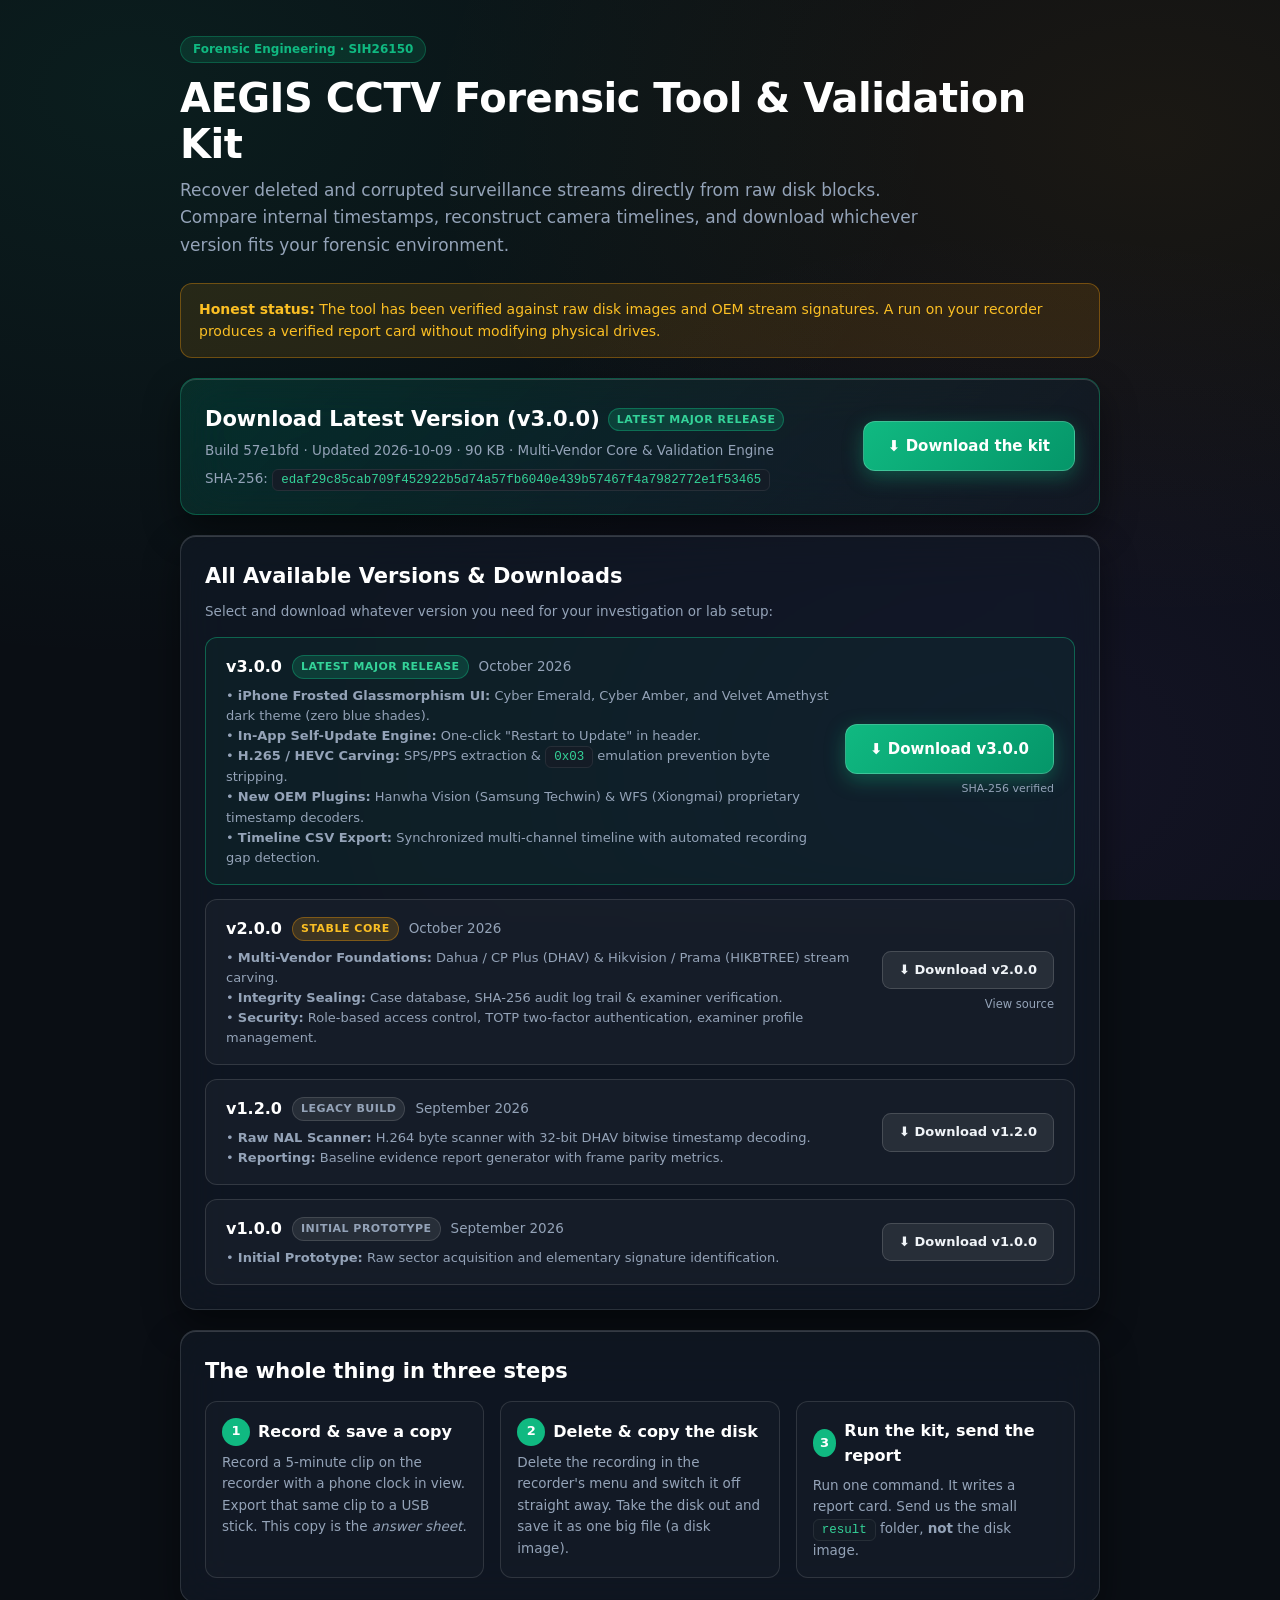
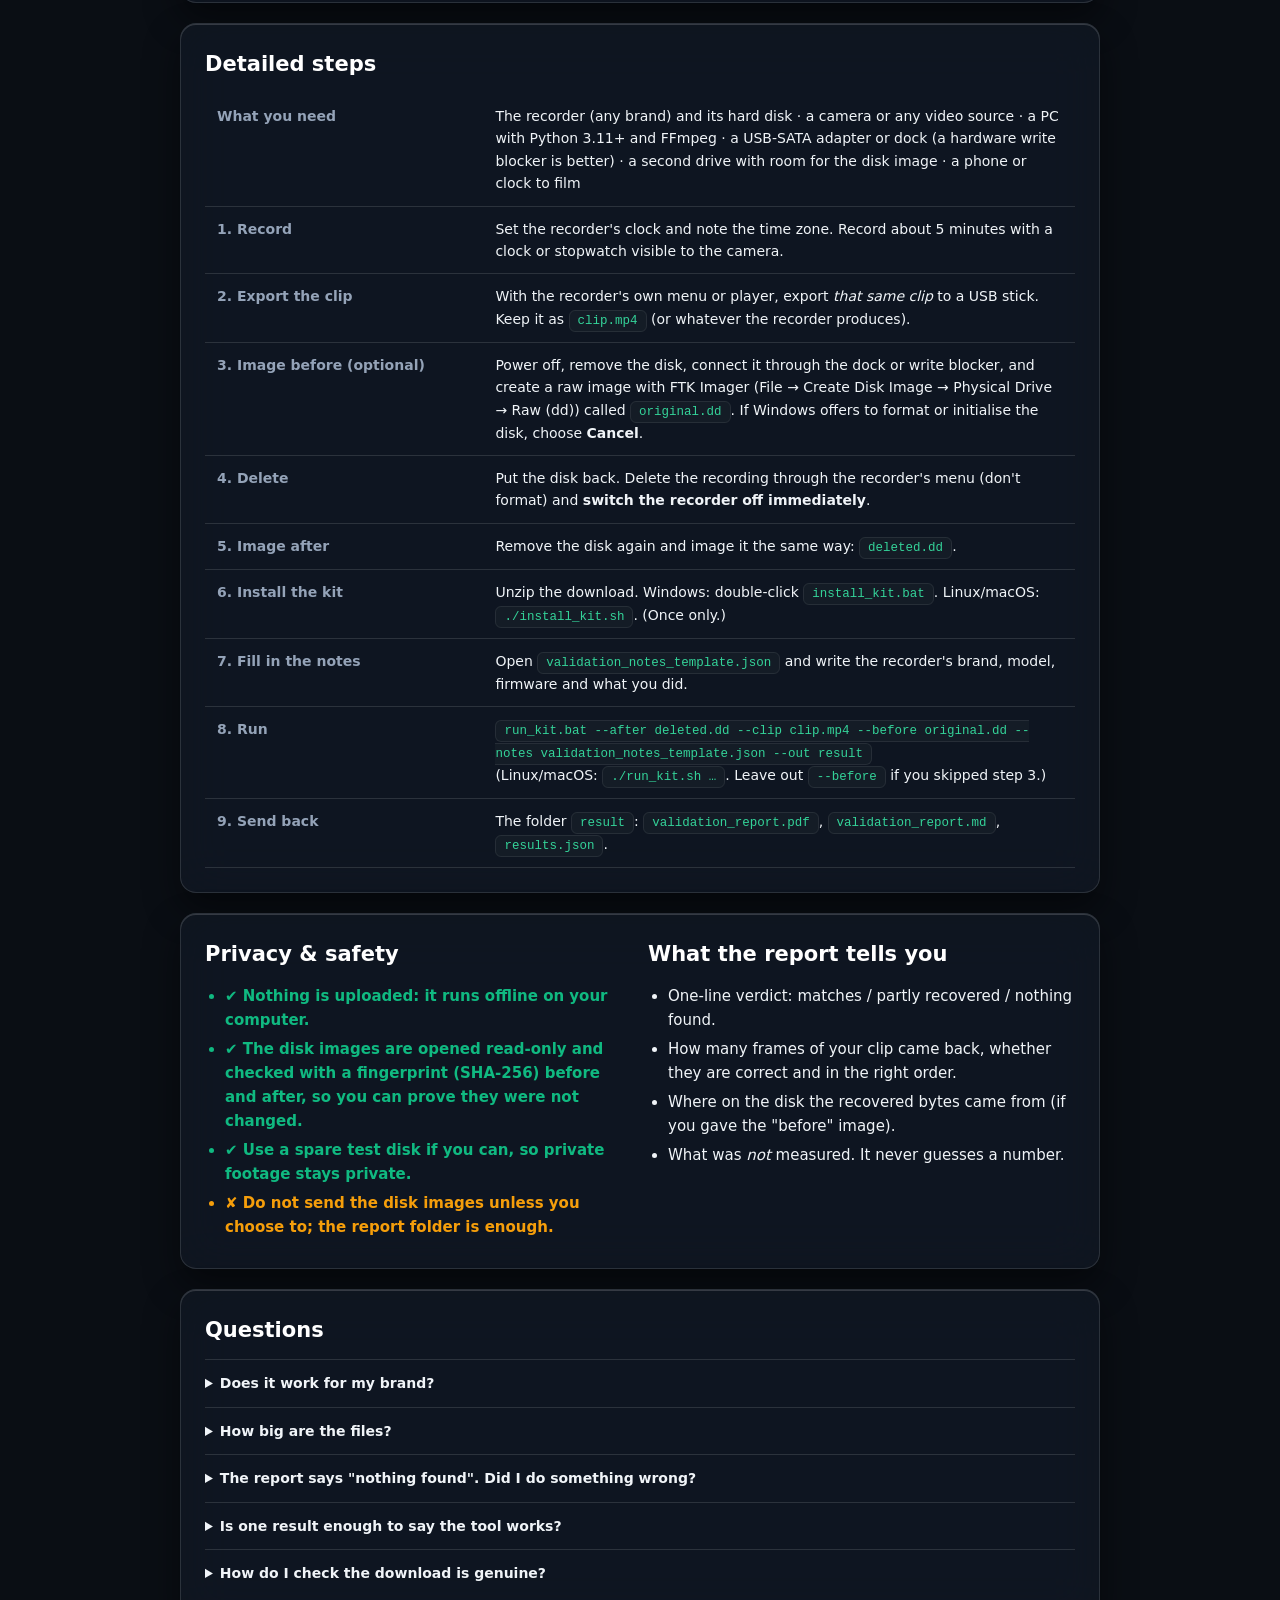
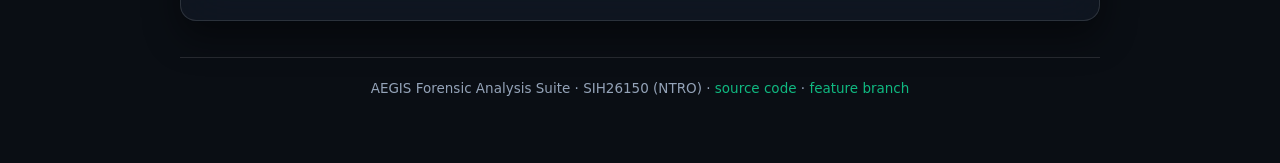
==== commit 88e7cc92: "feat: release AEGIS v3.0.0 major overhaul, update website download links to verified binaries withou" ====
--- a/docs/index.html
+++ b/docs/index.html
@@ -106,11 +106,11 @@
 <div class="card dl-hero">
   <div>
     <div style="display:flex; align-items:center; gap:8px; margin-bottom:4px">
-      <h2 style="margin:0">Download Latest Version (v2.1.0)</h2>
-      <span class="tag tag-latest">Latest Release</span>
-    </div>
-    <div class="meta">Build 2d36280 · Updated 2026-10-09 · 90 KB · Multi-Vendor Core &amp; Validation Engine</div>
-    <div class="meta" style="margin-top:6px">SHA-256: <span class="hash">aa69ab5a22598befb4e535b98431c0eda06d12a4451eac1153a1d3310124ae1f</span></div>
+      <h2 style="margin:0">Download Latest Version (v3.0.0)</h2>
+      <span class="tag tag-latest">Latest Major Release</span>
+    </div>
+    <div class="meta">Build 57e1bfd · Updated 2026-10-09 · 90 KB · Multi-Vendor Core &amp; Validation Engine</div>
+    <div class="meta" style="margin-top:6px">SHA-256: <span class="hash">edaf29c85cab709f452922b5d74a57fb6040e439b57467f4a7982772e1f53465</span></div>
   </div>
   <a class="btn" href="download/sih-validation-kit.zip" download>⬇ Download the kit</a>
 </div>
@@ -121,24 +121,24 @@
   <p class="meta" style="margin-top:-4px; margin-bottom:14px">Select and download whatever version you need for your investigation or lab setup:</p>
   
   <div class="version-grid">
-    <!-- Version 2.1.0 -->
+    <!-- Version 3.0.0 -->
     <div class="version-card latest">
       <div>
         <div class="version-title">
-          <span>v2.1.0</span>
-          <span class="tag tag-latest">Latest Release</span>
+          <span>v3.0.0</span>
+          <span class="tag tag-latest">Latest Major Release</span>
           <span class="meta" style="font-weight:normal">October 2026</span>
         </div>
         <div class="version-features">
+          • <strong>iPhone Frosted Glassmorphism UI:</strong> Cyber Emerald, Cyber Amber, and Velvet Amethyst dark theme (zero blue shades).<br>
+          • <strong>In-App Self-Update Engine:</strong> One-click "Restart to Update" in header.<br>
           • <strong>H.265 / HEVC Carving:</strong> SPS/PPS extraction &amp; <code>0x03</code> emulation prevention byte stripping.<br>
           • <strong>New OEM Plugins:</strong> Hanwha Vision (Samsung Techwin) &amp; WFS (Xiongmai) proprietary timestamp decoders.<br>
-          • <strong>Timeline CSV Export:</strong> Synchronized multi-channel timeline with automated recording gap detection.<br>
-          • <strong>iPhone Frosted Glassmorphism UI:</strong> Cyber Emerald, Cyber Amber, and Velvet Amethyst dark theme.<br>
-          • <strong>In-App Self-Update Engine:</strong> One-click "Restart to Update" in header.
-        </div>
-      </div>
-      <div class="version-actions">
-        <a class="btn" href="download/sih-validation-kit.zip" download>⬇ Download v2.1.0</a>
+          • <strong>Timeline CSV Export:</strong> Synchronized multi-channel timeline with automated recording gap detection.
+        </div>
+      </div>
+      <div class="version-actions">
+        <a class="btn" href="download/sih-validation-kit.zip" download>⬇ Download v3.0.0</a>
         <span class="meta" style="font-size:11px">SHA-256 verified</span>
       </div>
     </div>
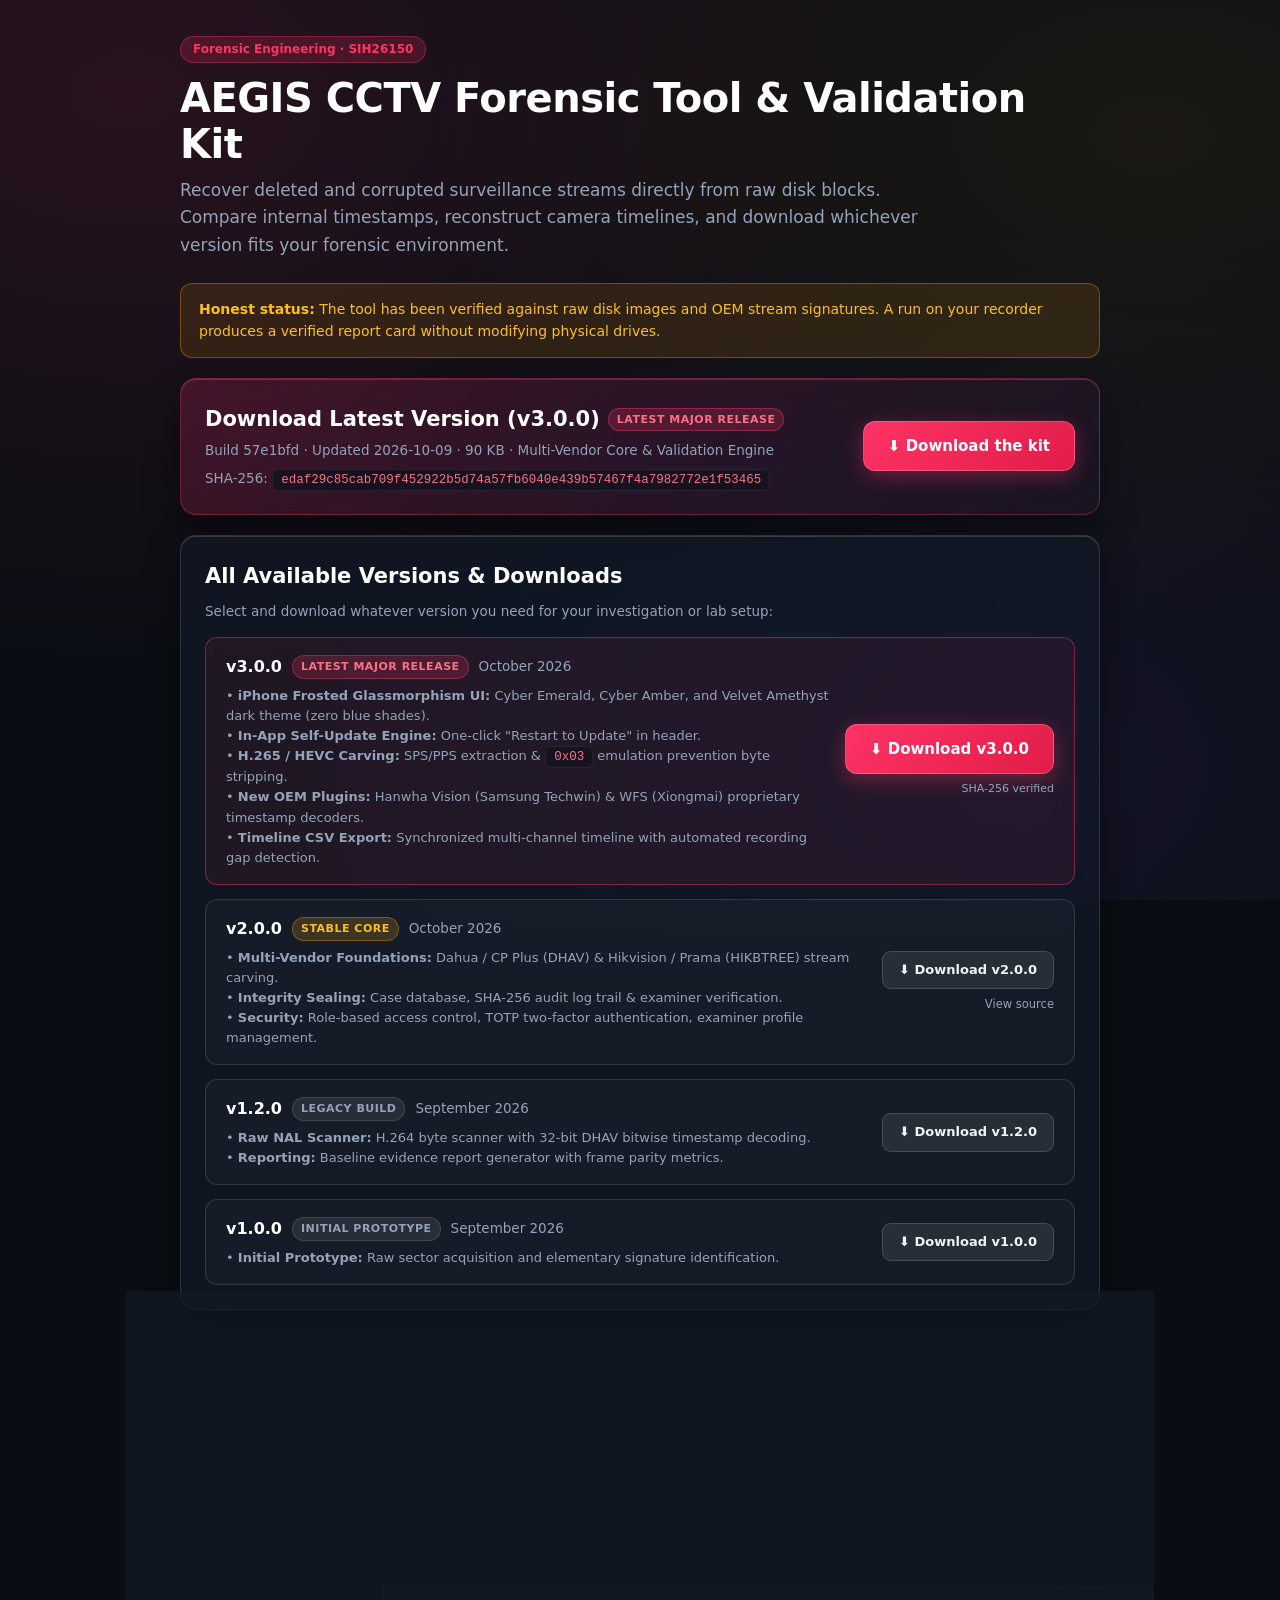
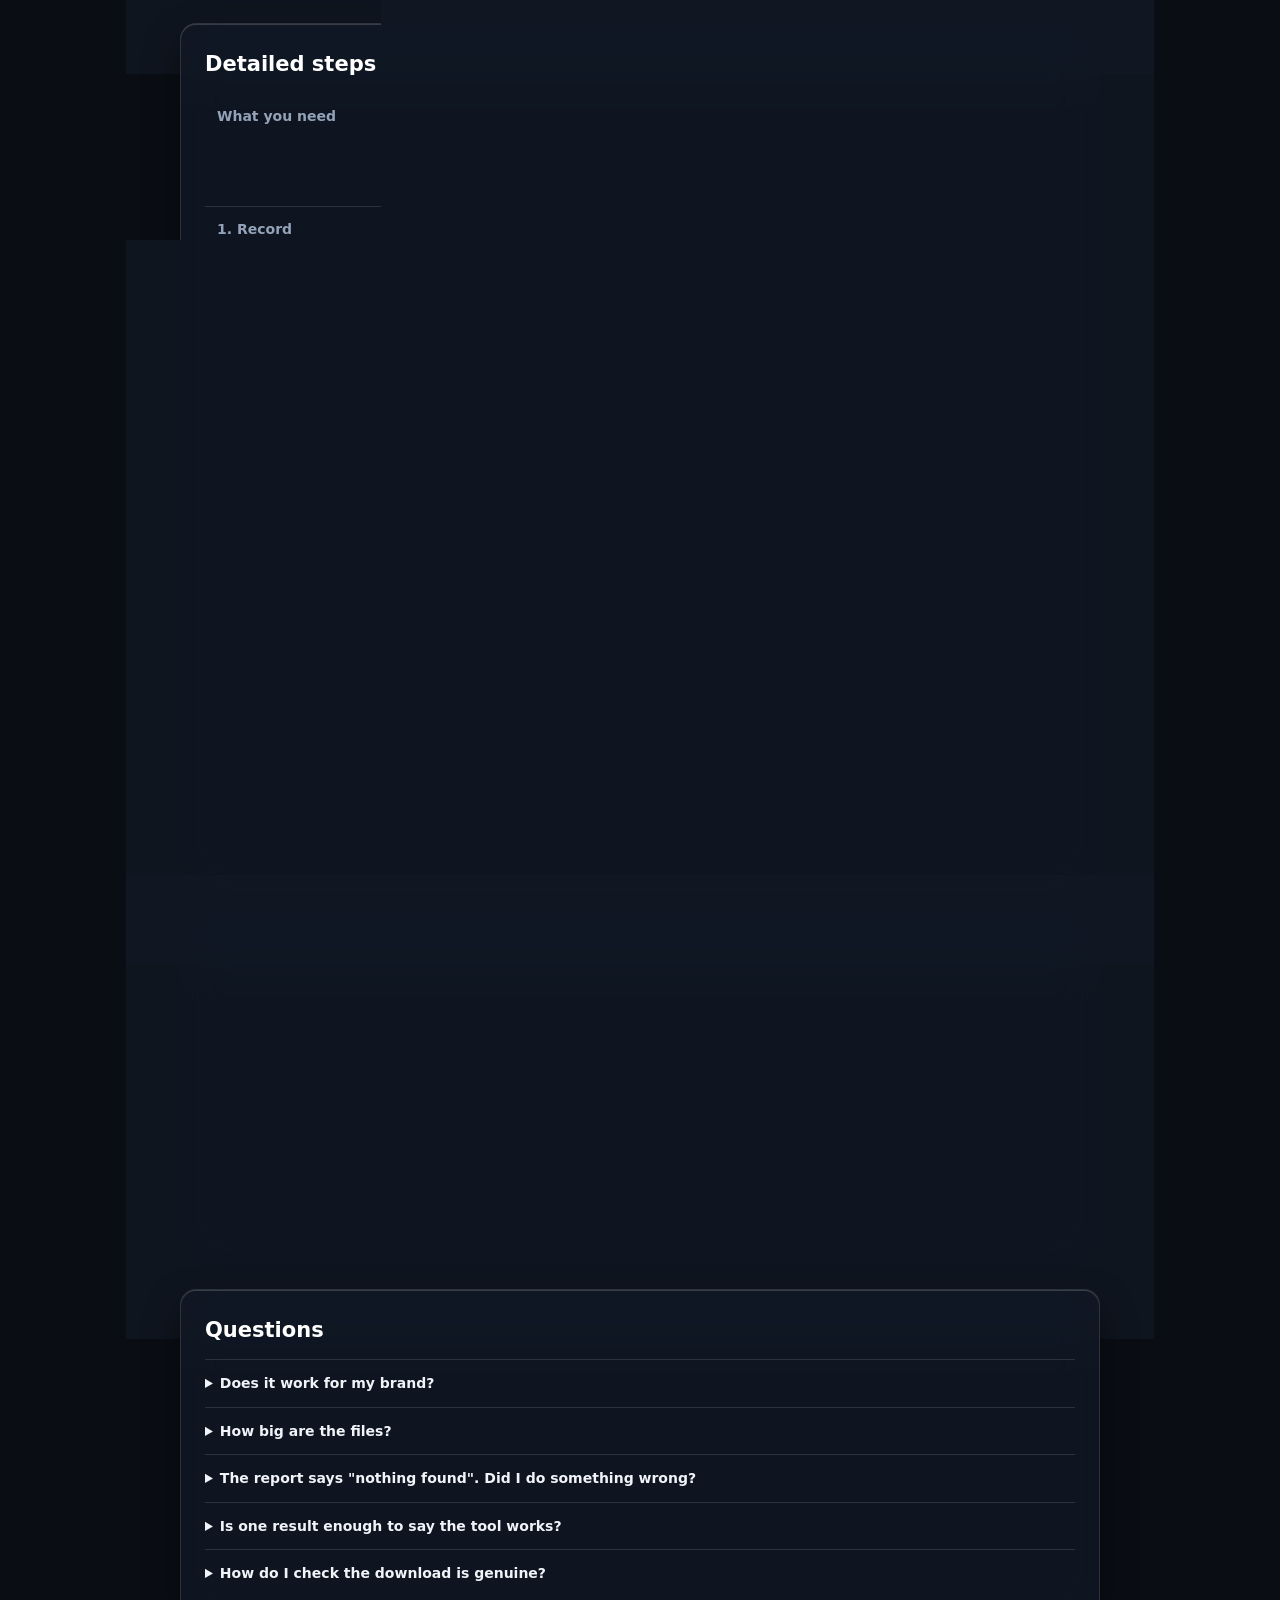
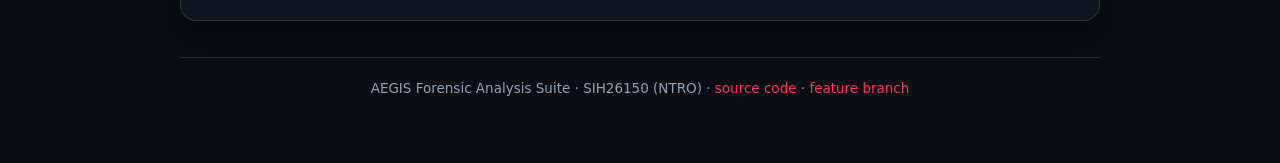
==== commit f6306086: "feat(ui): implement A.E.G.I.S v3.0.0 Radiant Obsidian Glass design (zero blue, zero green)" ====
--- a/docs/index.html
+++ b/docs/index.html
@@ -8,14 +8,14 @@
 <style>
   :root {
     --bg:#0a0e14; --card:rgba(18, 25, 36, 0.72); --ink:#f0f4f8; --muted:#94a3b8; --line:rgba(255, 255, 255, 0.12);
-    --brand:#10b981; --brand-hover:#34d399; --brand-ink:#ffffff; --accent-gold:#f59e0b; --accent-violet:#8b5cf6;
-    --ok:#10b981; --warn:#f59e0b; --warnbg:rgba(245, 158, 11, 0.12); --code:#141c26;
+    --brand:#ff3366; --brand-hover:#fb7185; --brand-ink:#ffffff; --accent-gold:#f59e0b; --accent-violet:#8b5cf6;
+    --ok:#ff3366; --warn:#f59e0b; --warnbg:rgba(245, 158, 11, 0.12); --code:#161220;
   }
   * { box-sizing:border-box; }
   body {
     margin:0; background:var(--bg);
     background-image:
-      radial-gradient(at 10% 10%, rgba(16, 185, 129, 0.09) 0px, transparent 50%),
+      radial-gradient(at 10% 10%, rgba(255, 51, 102, 0.12) 0px, transparent 50%),
       radial-gradient(at 90% 15%, rgba(245, 158, 11, 0.07) 0px, transparent 45%),
       radial-gradient(at 80% 85%, rgba(139, 92, 246, 0.08) 0px, transparent 50%);
     background-attachment: fixed;
@@ -23,7 +23,7 @@
   }
   .wrap { max-width:960px; margin:0 auto; padding:36px 20px 72px; }
   header { margin-bottom:24px; }
-  header .badge { display:inline-flex; align-items:center; gap:6px; font-size:12px; font-weight:700; color:var(--brand); background:rgba(16, 185, 129, 0.15); border:1px solid rgba(16, 185, 129, 0.3); border-radius:999px; padding:3px 12px; margin-bottom:12px; }
+  header .badge { display:inline-flex; align-items:center; gap:6px; font-size:12px; font-weight:700; color:var(--brand); background:rgba(255, 51, 102, 0.18); border:1px solid rgba(255, 51, 102, 0.35); border-radius:999px; padding:3px 12px; margin-bottom:12px; }
   header h1 { font-size:clamp(28px,5vw,40px); line-height:1.15; margin:0 0 10px; color:#ffffff; font-weight:800; letter-spacing:-0.5px; }
   header p { color:var(--muted); font-size:17px; margin:0; max-width:740px; line-height:1.6; }
   .card {
@@ -35,21 +35,21 @@
   }
   .dl-hero {
     display:flex; flex-wrap:wrap; gap:20px; align-items:center; justify-content:space-between;
-    background:linear-gradient(135deg, rgba(16, 185, 129, 0.15) 0%, rgba(18, 25, 36, 0.8) 100%);
-    border-color:rgba(16, 185, 129, 0.35);
+    background:linear-gradient(135deg, rgba(255, 51, 102, 0.18) 0%, rgba(26, 20, 36, 0.8) 100%);
+    border-color:rgba(255, 51, 102, 0.35);
   }
   .btn {
-    display:inline-flex; align-items:center; gap:8px; background:linear-gradient(135deg, var(--brand) 0%, #059669 100%);
+    display:inline-flex; align-items:center; gap:8px; background:linear-gradient(135deg, var(--brand) 0%, #e11d48 100%);
     color:var(--brand-ink); font-weight:700; text-decoration:none; padding:12px 24px; border-radius:12px; font-size:15px;
-    border:1px solid rgba(255, 255, 255, 0.2); box-shadow:0 6px 20px rgba(16, 185, 129, 0.35); transition:all 0.18s;
-  }
-  .btn:hover { background:linear-gradient(135deg, var(--brand-hover) 0%, var(--brand) 100%); transform:translateY(-1px); box-shadow:0 9px 26px rgba(16, 185, 129, 0.45); }
+    border:1px solid rgba(255, 255, 255, 0.2); box-shadow:0 6px 20px rgba(255, 51, 102, 0.35); transition:all 0.18s;
+  }
+  .btn:hover { background:linear-gradient(135deg, var(--brand-hover) 0%, var(--brand) 100%); transform:translateY(-1px); box-shadow:0 9px 26px rgba(255, 51, 102, 0.45); }
   .btn-secondary {
     background:rgba(255, 255, 255, 0.08); color:#f0f4f8; border:1px solid rgba(255, 255, 255, 0.15); box-shadow:none; padding:8px 16px; font-size:13px; border-radius:9px;
   }
   .btn-secondary:hover { background:rgba(255, 255, 255, 0.16); color:#ffffff; transform:none; }
   .meta { color:var(--muted); font-size:13.5px; }
-  code, .hash { font-family:ui-monospace,Consolas,monospace; font-size:12.5px; background:var(--code); color:#34d399; padding:3px 8px; border-radius:6px; border:1px solid rgba(255, 255, 255, 0.08); overflow-wrap:anywhere; }
+  code, .hash { font-family:ui-monospace,Consolas,monospace; font-size:12.5px; background:var(--code); color:#fb7185; padding:3px 8px; border-radius:6px; border:1px solid rgba(255, 255, 255, 0.08); overflow-wrap:anywhere; }
   h2 { font-size:21px; margin:0 0 12px; color:#ffffff; font-weight:700; }
   .steps { display:grid; grid-template-columns:repeat(auto-fit,minmax(240px,1fr)); gap:16px; margin-top:6px; }
   .step { border:1px solid var(--line); border-radius:12px; padding:16px; background:rgba(255, 255, 255, 0.02); }
@@ -74,11 +74,11 @@
     background:rgba(255, 255, 255, 0.03); border:1px solid var(--line); border-radius:12px; padding:16px 20px;
     transition:border-color 0.18s, background 0.18s;
   }
-  .version-card:hover { border-color:rgba(16, 185, 129, 0.4); background:rgba(255, 255, 255, 0.05); }
-  .version-card.latest { border-color:rgba(16, 185, 129, 0.45); background:rgba(16, 185, 129, 0.05); }
+  .version-card:hover { border-color:rgba(255, 51, 102, 0.4); background:rgba(255, 255, 255, 0.05); }
+  .version-card.latest { border-color:rgba(255, 51, 102, 0.45); background:rgba(255, 51, 102, 0.08); }
   .version-title { font-size:16px; font-weight:700; color:#ffffff; display:flex; align-items:center; gap:10px; flex-wrap:wrap; }
   .tag { display:inline-block; font-size:11px; font-weight:700; text-transform:uppercase; letter-spacing:0.5px; padding:2px 8px; border-radius:999px; }
-  .tag-latest { background:rgba(16, 185, 129, 0.2); color:#34d399; border:1px solid rgba(16, 185, 129, 0.4); }
+  .tag-latest { background:rgba(255, 51, 102, 0.2); color:#fb7185; border:1px solid rgba(255, 51, 102, 0.4); }
   .tag-stable { background:rgba(245, 158, 11, 0.18); color:#fbbf24; border:1px solid rgba(245, 158, 11, 0.35); }
   .tag-legacy { background:rgba(255, 255, 255, 0.08); color:var(--muted); border:1px solid var(--line); }
   .version-features { font-size:13px; color:var(--muted); margin-top:6px; line-height:1.55; }
